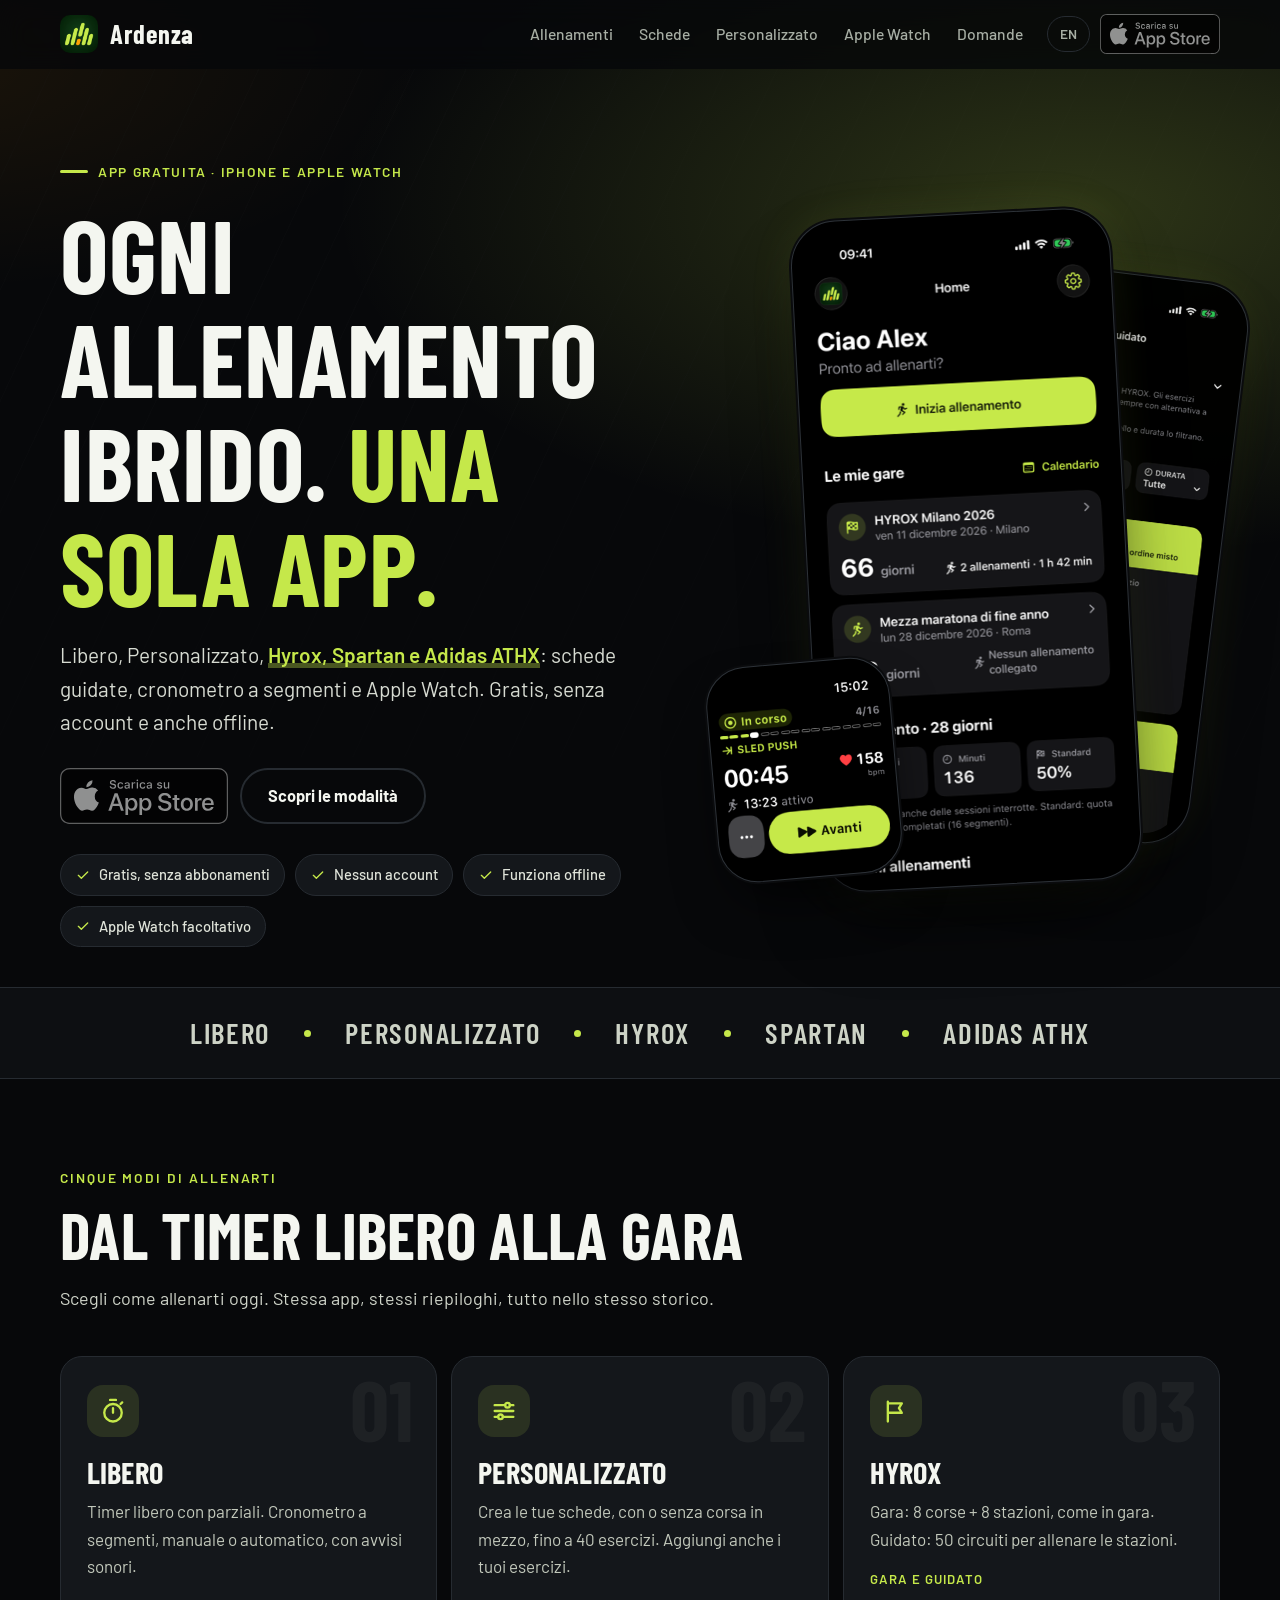
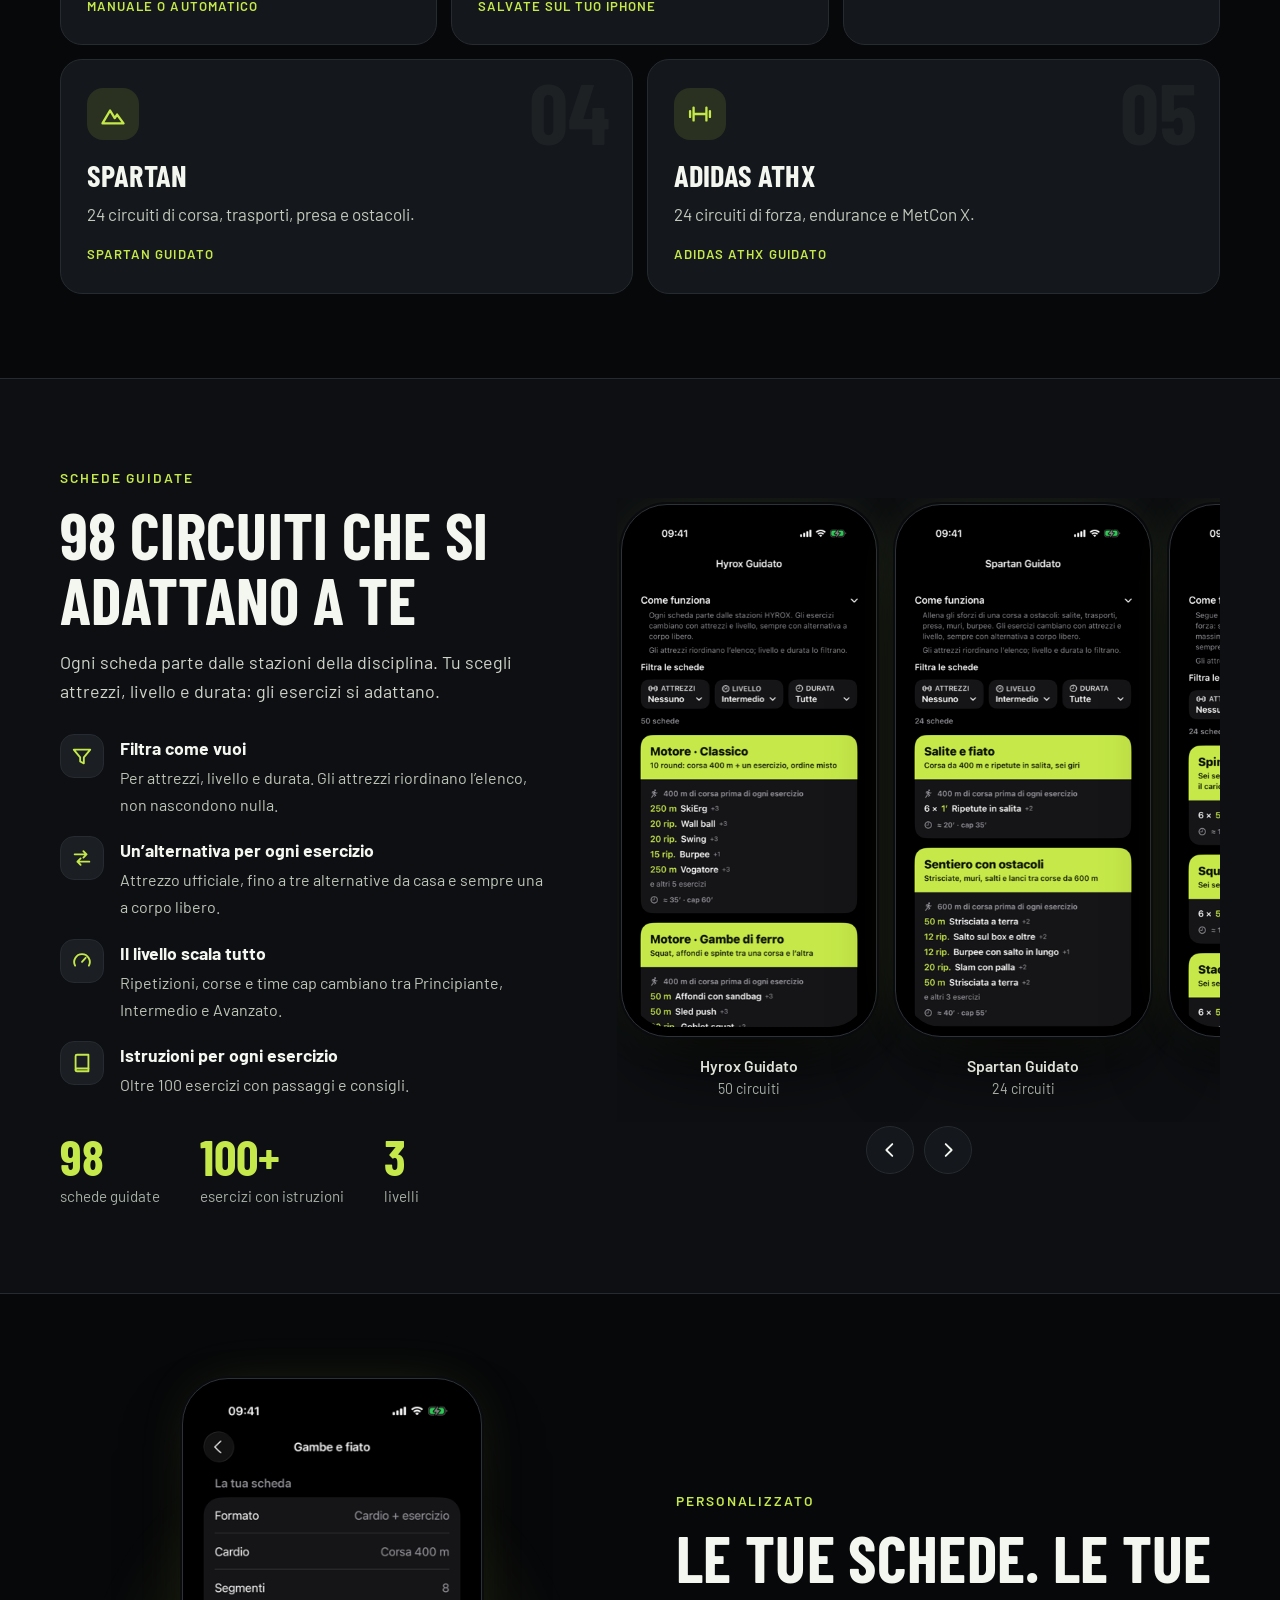
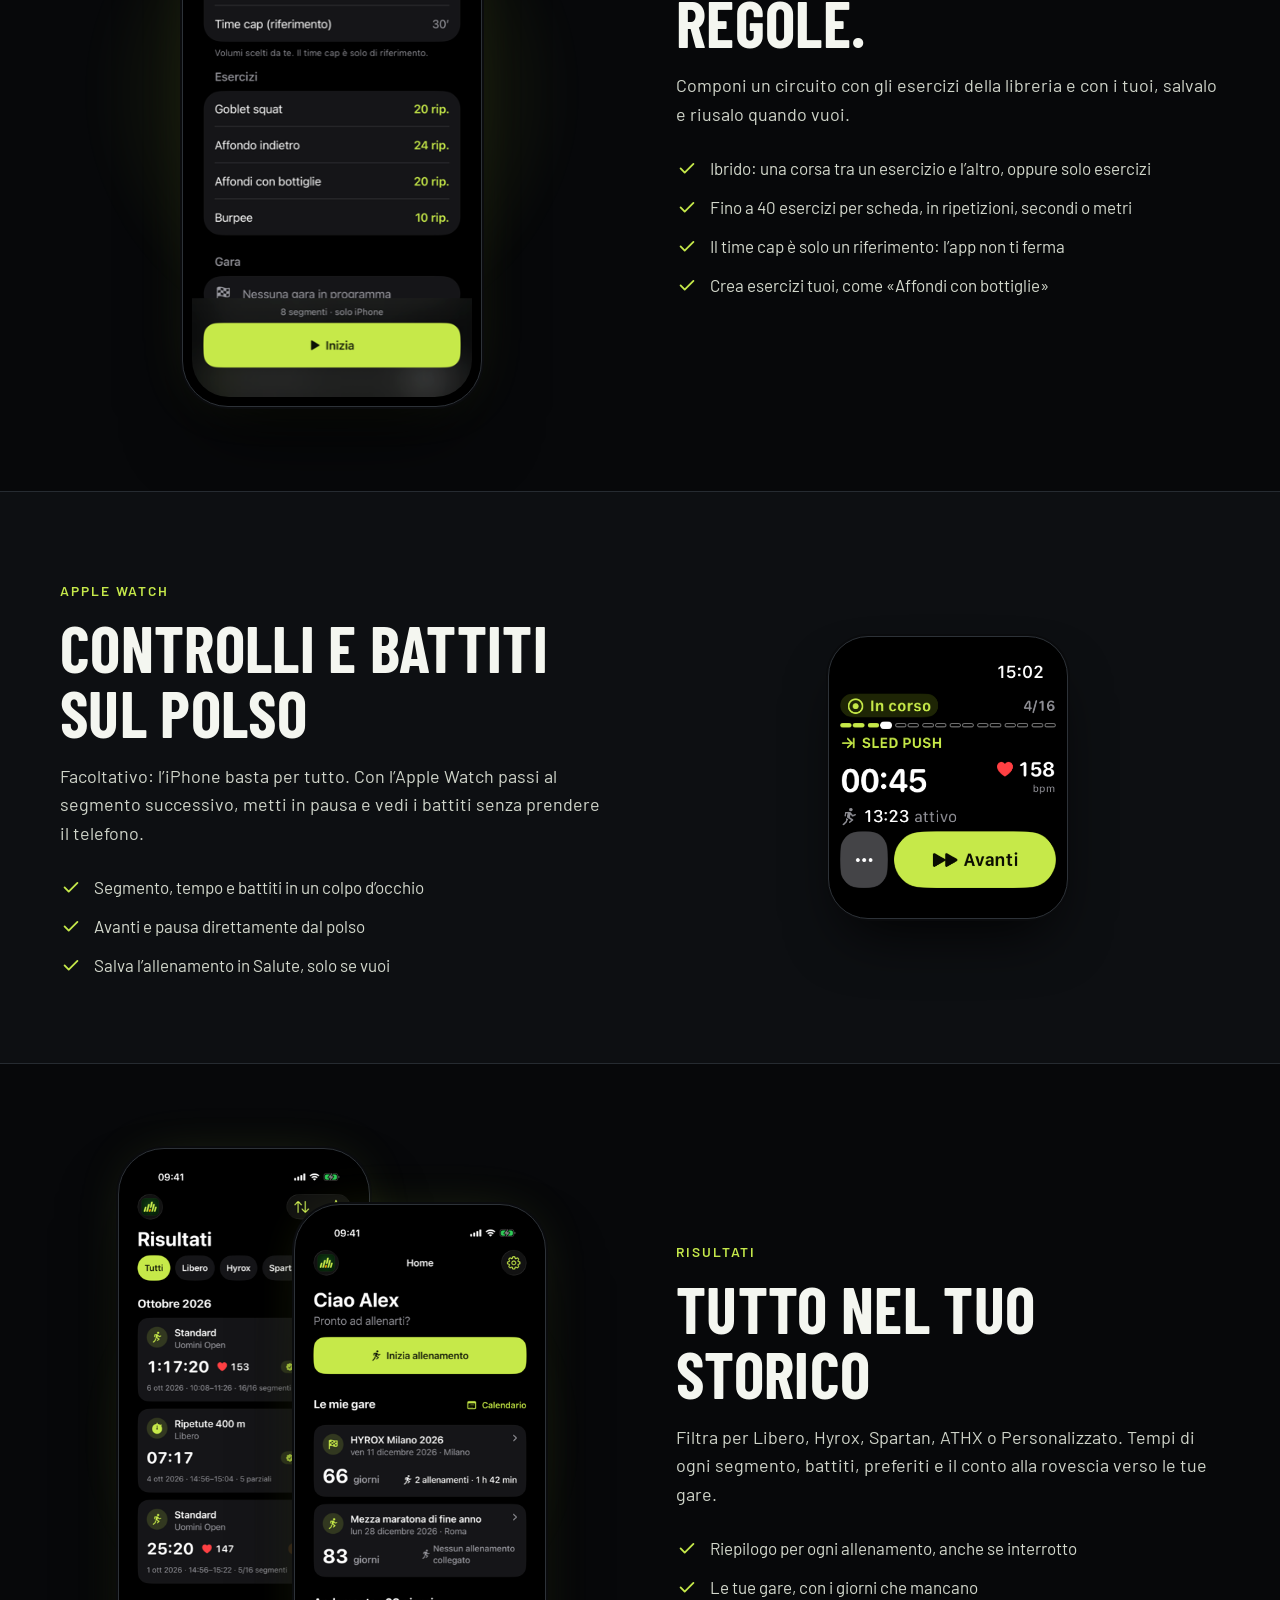
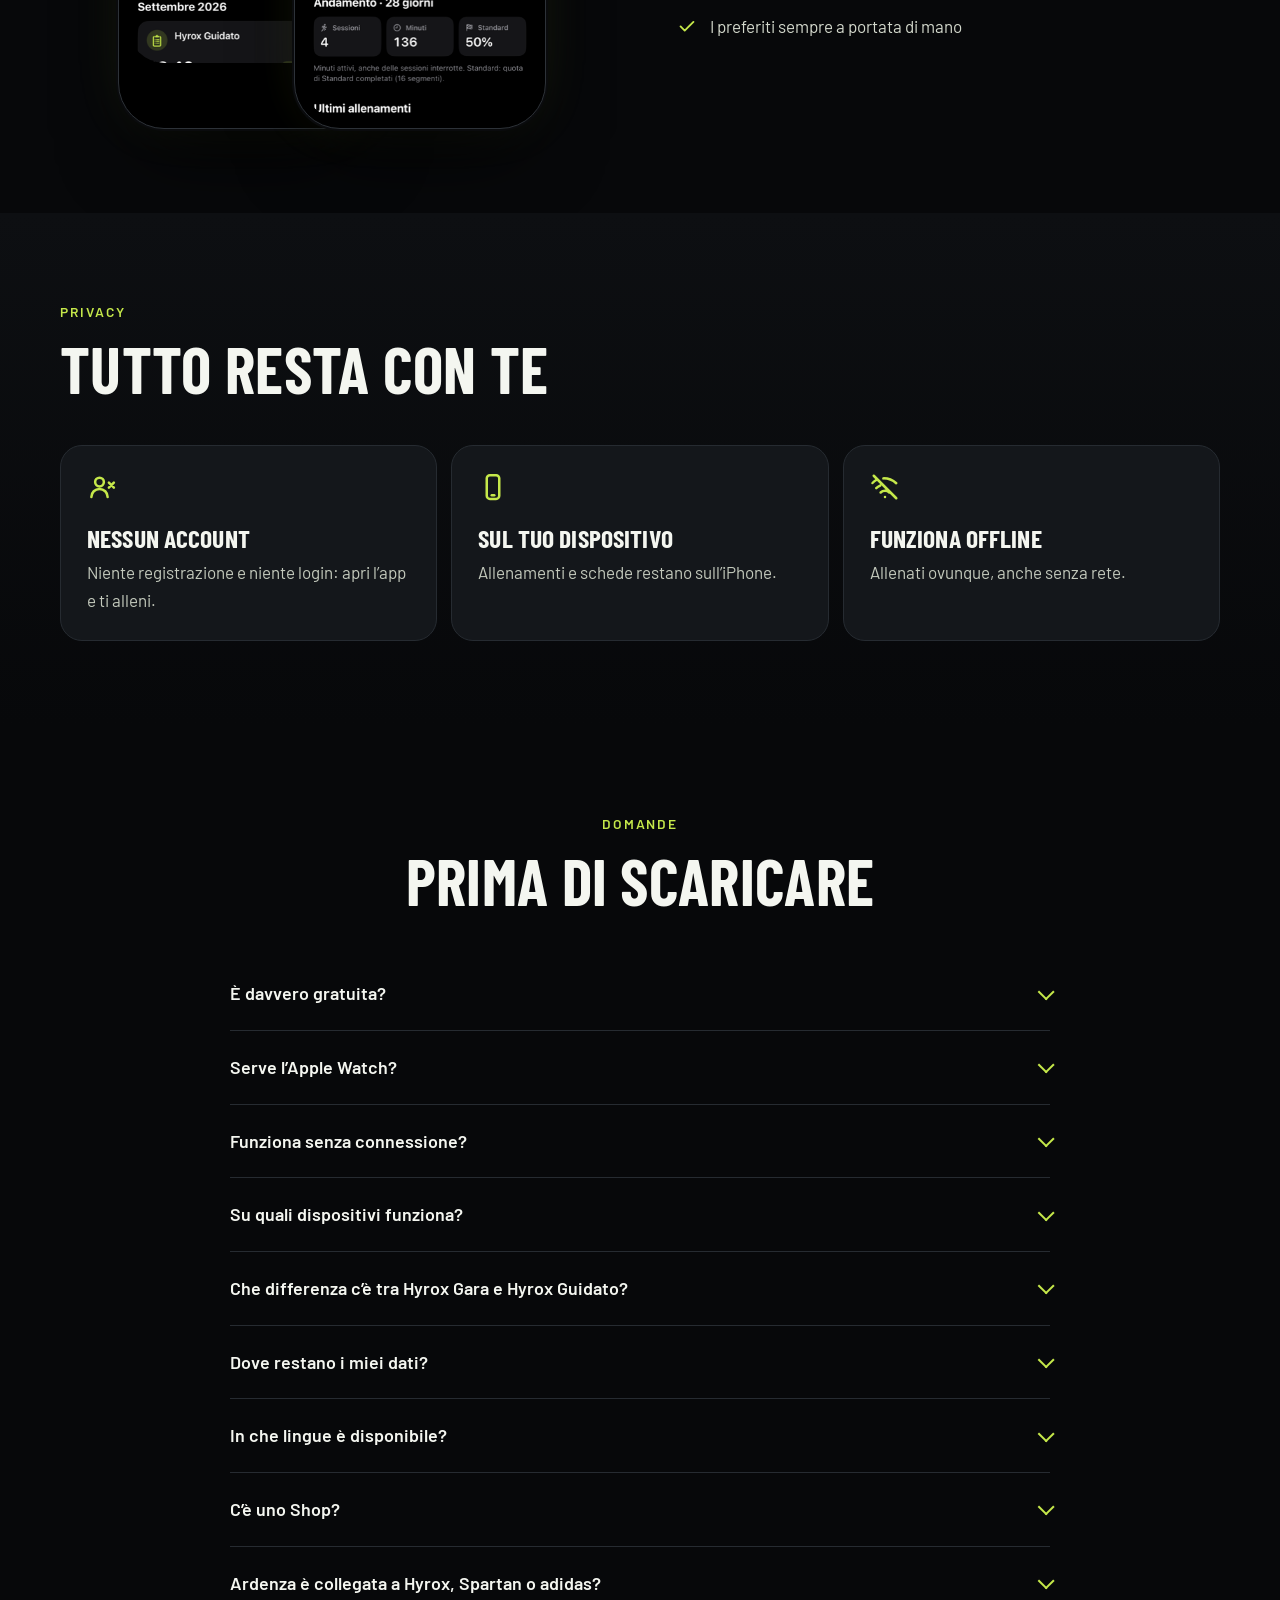
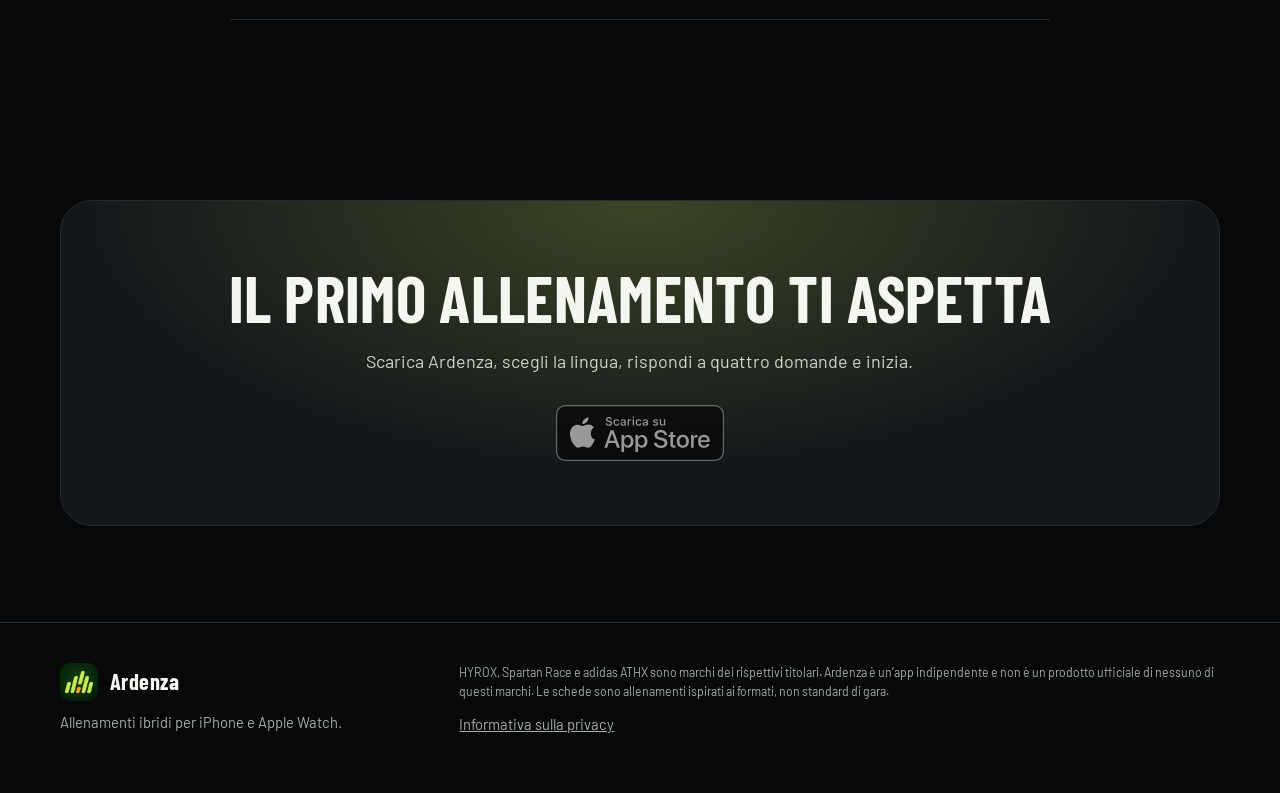
==== index.html @ 5978c021 "Update landing page" ====
<!doctype html>
<html lang="it">
<head>
<meta charset="utf-8">
<meta name="viewport" content="width=device-width, initial-scale=1, viewport-fit=cover">
<title>Ardenza · Allenamenti ibridi: Hyrox, Spartan, Adidas ATHX · App gratuita per iPhone</title>
<meta name="description" content="Un’unica app gratuita per allenarti libero, personalizzato, Hyrox, Spartan e Adidas ATHX. 98 schede guidate, cronometro a segmenti, Apple Watch. Senza account, anche offline.">
<meta name="theme-color" content="#07080a">
<meta name="color-scheme" content="dark">
<meta name="robots" content="noindex">
<meta property="og:type" content="website">
<meta property="og:title" content="Ardenza · Allenamenti ibridi: Hyrox, Spartan, Adidas ATHX · App gratuita per iPhone">
<meta property="og:description" content="Un’unica app gratuita per allenarti libero, personalizzato, Hyrox, Spartan e Adidas ATHX. 98 schede guidate, cronometro a segmenti, Apple Watch. Senza account, anche offline.">
<link rel="icon" type="image/png" href="assets/img/favicon.png">
<link rel="apple-touch-icon" href="assets/img/icon.png">
<link rel="preconnect" href="https://fonts.googleapis.com">
<link rel="preconnect" href="https://fonts.gstatic.com" crossorigin>
<link href="https://fonts.googleapis.com/css2?family=Barlow+Condensed:wght@500;600;700&family=Barlow:wght@400;500;600;700&display=swap" rel="stylesheet">
<link rel="stylesheet" href="assets/css/style.css">
</head>
<body>
<a class="skip" href="#main">Vai al contenuto</a>

<header class="nav">
  <div class="wrap nav-in">
    <a class="brand" href="#top" aria-label="Ardenza"><img src="assets/img/icon.png" width="38" height="38" alt="">Ardenza</a>
    <nav class="nav-links" aria-label="Home"><a href="#modi">Allenamenti</a><a href="#schede">Schede</a><a href="#personalizzato">Personalizzato</a><a href="#watch">Apple Watch</a><a href="#faq">Domande</a></nav>
    <div class="nav-end">
      <a class="lang" href="en/" hreflang="en" lang="en" title="Read this page in English">EN</a>
      <span class="store store-sm"><a class="badge" data-store data-soon="Presto su App Store" href="#" aria-label="Scarica su App Store"><img src="assets/img/app-store-badge-it.svg" alt="Scarica su App Store" height="40" width="120" decoding="async"></a></span>
    </div>
  </div>
</header>

<main id="main">
<section class="hero" id="top">
  <div class="wrap hero-grid">
    <div>
      <span class="eyebrow rv">App gratuita · iPhone e Apple Watch</span>
      <h1 class="rv d1">Ogni allenamento ibrido. <em>Una sola app.</em></h1>
      <p class="lead rv d2">Libero, Personalizzato, <strong class="hl">Hyrox, Spartan e Adidas ATHX</strong>: schede guidate, cronometro a segmenti e Apple Watch. Gratis, senza account e anche offline.</p>
      <div class="cta-row rv d2">
        <span class="store store-lg"><a class="badge" data-store data-soon="Presto su App Store" href="#" aria-label="Scarica su App Store"><img src="assets/img/app-store-badge-it.svg" alt="Scarica su App Store" height="40" width="120" decoding="async"></a></span>
        <a class="btn btn-ghost" href="#modi">Scopri le modalità</a>
      </div>
      <ul class="chips rv d3"><li><svg viewBox="0 0 24 24" fill="none" stroke="currentColor" stroke-width="2" stroke-linecap="round" stroke-linejoin="round" aria-hidden="true" focusable="false"><path d="m5 12.5 4.5 4.5L19 7.5"/></svg>Gratis, senza abbonamenti</li><li><svg viewBox="0 0 24 24" fill="none" stroke="currentColor" stroke-width="2" stroke-linecap="round" stroke-linejoin="round" aria-hidden="true" focusable="false"><path d="m5 12.5 4.5 4.5L19 7.5"/></svg>Nessun account</li><li><svg viewBox="0 0 24 24" fill="none" stroke="currentColor" stroke-width="2" stroke-linecap="round" stroke-linejoin="round" aria-hidden="true" focusable="false"><path d="m5 12.5 4.5 4.5L19 7.5"/></svg>Funziona offline</li><li><svg viewBox="0 0 24 24" fill="none" stroke="currentColor" stroke-width="2" stroke-linecap="round" stroke-linejoin="round" aria-hidden="true" focusable="false"><path d="m5 12.5 4.5 4.5L19 7.5"/></svg>Apple Watch facoltativo</li></ul>
    </div>
    <div class="stage rv d2" aria-hidden="false">
      <div class="phone back"><img src="assets/img/it/guidedSetup.png" width="720" height="1566" alt="Galleria Hyrox Guidato con filtri per attrezzi, livello e durata" decoding="async"></div>
      <div class="phone front"><img src="assets/img/it/home.png" width="720" height="1566" alt="Home di Ardenza in modalità scura con le gare, l’andamento e il pulsante Inizia allenamento" fetchpriority="high" decoding="async"></div>
      <div class="watch"><img src="assets/img/it/watch.png" width="520" height="620" alt="Apple Watch durante un allenamento: segmento, tempo, battiti e pulsante Avanti" decoding="async"></div>
    </div>
  </div>
</section>

<div class="strip" aria-hidden="true"><div class="wrap"><ul><li>Libero</li><li>Personalizzato</li><li>Hyrox</li><li>Spartan</li><li>Adidas ATHX</li></ul></div></div>

<section id="modi">
  <div class="wrap">
    <div class="sec-head rv"><span class="kicker">Cinque modi di allenarti</span><h2>Dal timer libero alla gara</h2><p class="sec-lead">Scegli come allenarti oggi. Stessa app, stessi riepiloghi, tutto nello stesso storico.</p></div>
    <div class="modes"><article class="mode  rv d1"><span class="num" aria-hidden="true">01</span><div class="ico"><svg viewBox="0 0 24 24" fill="none" stroke="currentColor" stroke-width="2" stroke-linecap="round" stroke-linejoin="round" aria-hidden="true" focusable="false"><circle cx="12" cy="13.5" r="7.5"/><path d="M12 13.5V9.5M9.5 2.5h5M18.5 6l1.4-1.4"/></svg></div><h3>Libero</h3><p>Timer libero con parziali. Cronometro a segmenti, manuale o automatico, con avvisi sonori.</p><span class="tag">Manuale o automatico</span></article><article class="mode  rv d2"><span class="num" aria-hidden="true">02</span><div class="ico"><svg viewBox="0 0 24 24" fill="none" stroke="currentColor" stroke-width="2" stroke-linecap="round" stroke-linejoin="round" aria-hidden="true" focusable="false"><path d="M4 7h9m4 0h3M4 17h3m4 0h9M4 12h16"/><circle cx="15" cy="7" r="2"/><circle cx="9" cy="17" r="2"/></svg></div><h3>Personalizzato</h3><p>Crea le tue schede, con o senza corsa in mezzo, fino a 40 esercizi. Aggiungi anche i tuoi esercizi.</p><span class="tag">Salvate sul tuo iPhone</span></article><article class="mode  rv d3"><span class="num" aria-hidden="true">03</span><div class="ico"><svg viewBox="0 0 24 24" fill="none" stroke="currentColor" stroke-width="2" stroke-linecap="round" stroke-linejoin="round" aria-hidden="true" focusable="false"><path d="M5 21V4m0 1.5h12l-2.5 4 2.5 4H5"/></svg></div><h3>Hyrox</h3><p>Gara: 8 corse + 8 stazioni, come in gara. Guidato: 50 circuiti per allenare le stazioni.</p><span class="tag">Gara e Guidato</span></article><article class="mode wide rv d1"><span class="num" aria-hidden="true">04</span><div class="ico"><svg viewBox="0 0 24 24" fill="none" stroke="currentColor" stroke-width="2" stroke-linecap="round" stroke-linejoin="round" aria-hidden="true" focusable="false"><path d="m3 20 6.5-11 4 6.5 2-3L21 20H3Z"/></svg></div><h3>Spartan</h3><p>24 circuiti di corsa, trasporti, presa e ostacoli.</p><span class="tag">Spartan Guidato</span></article><article class="mode wide rv d2"><span class="num" aria-hidden="true">05</span><div class="ico"><svg viewBox="0 0 24 24" fill="none" stroke="currentColor" stroke-width="2" stroke-linecap="round" stroke-linejoin="round" aria-hidden="true" focusable="false"><path d="M6.5 6.5v11m11-11v11M3.5 9.5v5M20.5 9.5v5M6.5 12h11"/></svg></div><h3>Adidas ATHX</h3><p>24 circuiti di forza, endurance e MetCon X.</p><span class="tag">Adidas ATHX Guidato</span></article></div>
  </div>
</section>

<section class="showcase" id="schede">
  <div class="wrap cards-layout">
    <div>
      <div class="rv"><span class="kicker">Schede guidate</span><h2>98 circuiti che si adattano a te</h2><p class="sec-lead">Ogni scheda parte dalle stazioni della disciplina. Tu scegli attrezzi, livello e durata: gli esercizi si adattano.</p></div>
      <ul class="points rv d1"><li><span class="pi"><svg viewBox="0 0 24 24" fill="none" stroke="currentColor" stroke-width="2" stroke-linecap="round" stroke-linejoin="round" aria-hidden="true" focusable="false"><path d="M3 5h18l-7 8.5V20l-4-2v-4.5L3 5Z"/></svg></span><div><strong>Filtra come vuoi</strong><span>Per attrezzi, livello e durata. Gli attrezzi riordinano l’elenco, non nascondono nulla.</span></div></li><li><span class="pi"><svg viewBox="0 0 24 24" fill="none" stroke="currentColor" stroke-width="2" stroke-linecap="round" stroke-linejoin="round" aria-hidden="true" focusable="false"><path d="M4 8h13m0 0-3.5-3.5M17 8l-3.5 3.5M20 16H7m0 0 3.5-3.5M7 16l3.5 3.5"/></svg></span><div><strong>Un’alternativa per ogni esercizio</strong><span>Attrezzo ufficiale, fino a tre alternative da casa e sempre una a corpo libero.</span></div></li><li><span class="pi"><svg viewBox="0 0 24 24" fill="none" stroke="currentColor" stroke-width="2" stroke-linecap="round" stroke-linejoin="round" aria-hidden="true" focusable="false"><path d="M4.5 17a8.5 8.5 0 1 1 15 0"/><path d="m12 13 4-4.5"/></svg></span><div><strong>Il livello scala tutto</strong><span>Ripetizioni, corse e time cap cambiano tra Principiante, Intermedio e Avanzato.</span></div></li><li><span class="pi"><svg viewBox="0 0 24 24" fill="none" stroke="currentColor" stroke-width="2" stroke-linecap="round" stroke-linejoin="round" aria-hidden="true" focusable="false"><path d="M5 4.5A1.5 1.5 0 0 1 6.5 3H19v15H6.5A1.5 1.5 0 0 0 5 19.5v-15Z"/><path d="M5 19.5A1.5 1.5 0 0 0 6.5 21H19v-3"/></svg></span><div><strong>Istruzioni per ogni esercizio</strong><span>Oltre 100 esercizi con passaggi e consigli.</span></div></li></ul>
      <div class="stats rv d2"><div class="stat"><b>98</b><span>schede guidate</span></div><div class="stat"><b>100+</b><span>esercizi con istruzioni</span></div><div class="stat"><b>3</b><span>livelli</span></div></div>
    </div>
    <div class="carousel rv d1" role="region" aria-roledescription="carousel" aria-label="Schermate dell’app">
      <div class="track" tabindex="0"><figure class="slide"><div class="phone "><img src="assets/img/it/guidedSetup.png" width="720" height="1566" alt="Galleria Hyrox Guidato con filtri per attrezzi, livello e durata" loading="lazy" decoding="async"></div><figcaption>Hyrox Guidato<small>50 circuiti</small></figcaption></figure><figure class="slide"><div class="phone "><img src="assets/img/it/spartanGallery.png" width="720" height="1566" alt="Galleria Spartan Guidato con 24 schede" loading="lazy" decoding="async"></div><figcaption>Spartan Guidato<small>24 circuiti</small></figcaption></figure><figure class="slide"><div class="phone "><img src="assets/img/it/athxGallery.png" width="720" height="1566" alt="Galleria Adidas ATHX Guidato con 24 schede" loading="lazy" decoding="async"></div><figcaption>Adidas ATHX Guidato<small>24 circuiti</small></figcaption></figure><figure class="slide"><div class="phone "><img src="assets/img/it/guidedPlan.png" width="720" height="1566" alt="Dettaglio di una scheda con livello, attrezzi, durata stimata ed esercizi con alternative" loading="lazy" decoding="async"></div><figcaption>Dettaglio scheda<small>livello, attrezzi, alternative</small></figcaption></figure><figure class="slide"><div class="phone "><img src="assets/img/it/trainingMenu.png" width="720" height="1566" alt="Menu Allenamenti con Libero, Personalizzato, Hyrox, Spartan e Adidas ATHX" loading="lazy" decoding="async"></div><figcaption>Il menu Allenamenti<small>tutto in un posto</small></figcaption></figure></div>
      <div class="car-ctl">
        <button type="button" data-prev aria-label="Precedente"><svg viewBox="0 0 24 24" fill="none" stroke="currentColor" stroke-width="2" stroke-linecap="round" stroke-linejoin="round" aria-hidden="true" focusable="false"><path d="m14.5 5.5-6.5 6.5 6.5 6.5"/></svg></button>
        <button type="button" data-next aria-label="Successivo"><svg viewBox="0 0 24 24" fill="none" stroke="currentColor" stroke-width="2" stroke-linecap="round" stroke-linejoin="round" aria-hidden="true" focusable="false"><path d="m9.5 5.5 6.5 6.5-6.5 6.5"/></svg></button>
      </div>
    </div>
  </div>
</section>

<section id="personalizzato">
  <div class="wrap split">
    <div class="media rv"><span class="glow"></span><div class="phone "><img src="assets/img/it/customDetail.png" width="720" height="1566" alt="Una scheda personalizzata con corsa da 400 m e quattro esercizi, tra cui uno creato dall’utente" loading="lazy" decoding="async"></div></div>
    <div class="rv d1">
      <span class="kicker">Personalizzato</span><h2>Le tue schede. Le tue regole.</h2><p class="sec-lead">Componi un circuito con gli esercizi della libreria e con i tuoi, salvalo e riusalo quando vuoi.</p>
      <ul class="list"><li><svg viewBox="0 0 24 24" fill="none" stroke="currentColor" stroke-width="2" stroke-linecap="round" stroke-linejoin="round" aria-hidden="true" focusable="false"><path d="m5 12.5 4.5 4.5L19 7.5"/></svg><span>Ibrido: una corsa tra un esercizio e l’altro, oppure solo esercizi</span></li><li><svg viewBox="0 0 24 24" fill="none" stroke="currentColor" stroke-width="2" stroke-linecap="round" stroke-linejoin="round" aria-hidden="true" focusable="false"><path d="m5 12.5 4.5 4.5L19 7.5"/></svg><span>Fino a 40 esercizi per scheda, in ripetizioni, secondi o metri</span></li><li><svg viewBox="0 0 24 24" fill="none" stroke="currentColor" stroke-width="2" stroke-linecap="round" stroke-linejoin="round" aria-hidden="true" focusable="false"><path d="m5 12.5 4.5 4.5L19 7.5"/></svg><span>Il time cap è solo un riferimento: l’app non ti ferma</span></li><li><svg viewBox="0 0 24 24" fill="none" stroke="currentColor" stroke-width="2" stroke-linecap="round" stroke-linejoin="round" aria-hidden="true" focusable="false"><path d="m5 12.5 4.5 4.5L19 7.5"/></svg><span>Crea esercizi tuoi, come «Affondi con bottiglie»</span></li></ul>
    </div>
  </div>
</section>

<section id="watch" class="showcase">
  <div class="wrap split flip">
    <div class="media rv"><span class="glow"></span><div class="watch"><img src="assets/img/it/watch.png" width="520" height="620" alt="Apple Watch durante un allenamento: segmento, tempo, battiti e pulsante Avanti" loading="lazy" decoding="async"></div></div>
    <div class="rv d1">
      <span class="kicker">Apple Watch</span><h2>Controlli e battiti sul polso</h2><p class="sec-lead">Facoltativo: l’iPhone basta per tutto. Con l’Apple Watch passi al segmento successivo, metti in pausa e vedi i battiti senza prendere il telefono.</p>
      <ul class="list"><li><svg viewBox="0 0 24 24" fill="none" stroke="currentColor" stroke-width="2" stroke-linecap="round" stroke-linejoin="round" aria-hidden="true" focusable="false"><path d="m5 12.5 4.5 4.5L19 7.5"/></svg><span>Segmento, tempo e battiti in un colpo d’occhio</span></li><li><svg viewBox="0 0 24 24" fill="none" stroke="currentColor" stroke-width="2" stroke-linecap="round" stroke-linejoin="round" aria-hidden="true" focusable="false"><path d="m5 12.5 4.5 4.5L19 7.5"/></svg><span>Avanti e pausa direttamente dal polso</span></li><li><svg viewBox="0 0 24 24" fill="none" stroke="currentColor" stroke-width="2" stroke-linecap="round" stroke-linejoin="round" aria-hidden="true" focusable="false"><path d="m5 12.5 4.5 4.5L19 7.5"/></svg><span>Salva l’allenamento in Salute, solo se vuoi</span></li></ul>
    </div>
  </div>
</section>

<section>
  <div class="wrap split">
    <div class="media pair rv"><span class="glow"></span><div class="phone "><img src="assets/img/it/results.png" width="720" height="1566" alt="Elenco Risultati con filtri Tutti, Libero, Hyrox, Spartan e ATHX" loading="lazy" decoding="async"></div><div class="phone "><img src="assets/img/it/home.png" width="720" height="1566" alt="Home di Ardenza in modalità scura con le gare, l’andamento e il pulsante Inizia allenamento" loading="lazy" decoding="async"></div></div>
    <div class="rv d1">
      <span class="kicker">Risultati</span><h2>Tutto nel tuo storico</h2><p class="sec-lead">Filtra per Libero, Hyrox, Spartan, ATHX o Personalizzato. Tempi di ogni segmento, battiti, preferiti e il conto alla rovescia verso le tue gare.</p>
      <ul class="list"><li><svg viewBox="0 0 24 24" fill="none" stroke="currentColor" stroke-width="2" stroke-linecap="round" stroke-linejoin="round" aria-hidden="true" focusable="false"><path d="m5 12.5 4.5 4.5L19 7.5"/></svg><span>Riepilogo per ogni allenamento, anche se interrotto</span></li><li><svg viewBox="0 0 24 24" fill="none" stroke="currentColor" stroke-width="2" stroke-linecap="round" stroke-linejoin="round" aria-hidden="true" focusable="false"><path d="m5 12.5 4.5 4.5L19 7.5"/></svg><span>Le tue gare, con i giorni che mancano</span></li><li><svg viewBox="0 0 24 24" fill="none" stroke="currentColor" stroke-width="2" stroke-linecap="round" stroke-linejoin="round" aria-hidden="true" focusable="false"><path d="m5 12.5 4.5 4.5L19 7.5"/></svg><span>I preferiti sempre a portata di mano</span></li></ul>
    </div>
  </div>
</section>

<section class="privacy">
  <div class="wrap">
    <div class="sec-head rv"><span class="kicker">Privacy</span><h2>Tutto resta con te</h2></div>
    <div class="p-grid"><div class="p-card rv"><svg viewBox="0 0 24 24" fill="none" stroke="currentColor" stroke-width="2" stroke-linecap="round" stroke-linejoin="round" aria-hidden="true" focusable="false"><circle cx="10" cy="8" r="3.5"/><path d="M3.5 20a6.5 6.5 0 0 1 13 0M17.5 8.5l4 4m0-4-4 4"/></svg><h3>Nessun account</h3><p>Niente registrazione e niente login: apri l’app e ti alleni.</p></div><div class="p-card rv"><svg viewBox="0 0 24 24" fill="none" stroke="currentColor" stroke-width="2" stroke-linecap="round" stroke-linejoin="round" aria-hidden="true" focusable="false"><rect x="7" y="2.5" width="10" height="19" rx="2.5"/><path d="M11 18.5h2"/></svg><h3>Sul tuo dispositivo</h3><p>Allenamenti e schede restano sull’iPhone.</p></div><div class="p-card rv"><svg viewBox="0 0 24 24" fill="none" stroke="currentColor" stroke-width="2" stroke-linecap="round" stroke-linejoin="round" aria-hidden="true" focusable="false"><path d="M3 3l18 18M8.5 16.4a5 5 0 0 1 7 0M5 12.9a10 10 0 0 1 3.1-2M10.7 5.1A15 15 0 0 1 21 9M2 8.8A15 15 0 0 1 5.4 6.2M12 20h.01"/></svg><h3>Funziona offline</h3><p>Allenati ovunque, anche senza rete.</p></div></div>
  </div>
</section>

<section id="faq">
  <div class="wrap">
    <div class="sec-head rv" style="text-align:center"><span class="kicker">Domande</span><h2>Prima di scaricare</h2></div>
    <div class="faq rv"><details><summary>È davvero gratuita?</summary><p>Sì. Nessun abbonamento, nessun acquisto nell’app e nessun account.</p></details><details><summary>Serve l’Apple Watch?</summary><p>No. L’iPhone basta per tutto; il Watch è facoltativo.</p></details><details><summary>Funziona senza connessione?</summary><p>Sì. Allenamenti, schede e storico funzionano offline.</p></details><details><summary>Su quali dispositivi funziona?</summary><p>iPhone con iOS 17 o successivo. L’app per Apple Watch richiede watchOS 10.</p></details><details><summary>Che differenza c’è tra Hyrox Gara e Hyrox Guidato?</summary><p>Gara segue il percorso standard: 8 corse e 8 stazioni, con distanze e carichi per divisione. Guidato propone circuiti per allenare le stazioni, anche a casa.</p></details><details><summary>Dove restano i miei dati?</summary><p>Sul tuo dispositivo. Se vuoi, puoi esportare un allenamento in Salute: decidi tu.</p></details><details><summary>In che lingue è disponibile?</summary><p>Italiano e inglese. Scegli alla prima apertura.</p></details><details><summary>C’è uno Shop?</summary><p>Sì: consigli di attrezzi e accessori per ogni disciplina, con link ad Amazon.it. Nessun acquisto nell’app.</p></details><details><summary>Ardenza è collegata a Hyrox, Spartan o adidas?</summary><p>No. Ardenza è un’app indipendente. HYROX, Spartan Race e adidas ATHX sono marchi dei rispettivi titolari, usati qui solo per indicare i formati che puoi allenare.</p></details></div>
  </div>
</section>

<section class="final">
  <div class="wrap"><div class="box rv">
    <h2>Il primo allenamento ti aspetta</h2>
    <p class="sec-lead">Scarica Ardenza, scegli la lingua, rispondi a quattro domande e inizia.</p>
    <div class="cta-row"><span class="store store-lg"><a class="badge" data-store data-soon="Presto su App Store" href="#" aria-label="Scarica su App Store"><img src="assets/img/app-store-badge-it.svg" alt="Scarica su App Store" height="40" width="120" decoding="async"></a></span></div>
  </div></div>
</section>
</main>

<footer>
  <div class="wrap foot">
    <div><a class="brand" href="#top"><img src="assets/img/icon.png" width="38" height="38" alt="">Ardenza</a><p style="margin-top:10px">Allenamenti ibridi per iPhone e Apple Watch.</p></div>
    <div><small>HYROX, Spartan Race e adidas ATHX sono marchi dei rispettivi titolari. Ardenza è un’app indipendente e non è un prodotto ufficiale di nessuno di questi marchi. Le schede sono allenamenti ispirati ai formati, non standard di gara.</small><p style="margin-top:12px"><a href="privacy/">Informativa sulla privacy</a></p></div>
  </div>
</footer>

<script src="assets/js/config.js"></script>
<script src="assets/js/main.js"></script>
</body>
</html>
---- assets/css/style.css ----
/* Ardenza landing — dark, lime accent. Tokens first; no raw colors below. */
:root {
  --bg: #07080a;
  --bg-raise: #0d0f12;
  --surface: #14171b;
  --surface-2: #1b1f24;
  --line: #262b31;
  --text: #f4f6f0;
  --muted: #a7aea4;
  --lime: #c5e84a;
  --lime-deep: #a9cc2e;
  --on-lime: #11160a;
  --orange: #ff9f0a;
  --radius: 22px;
  --radius-lg: 32px;
  --maxw: 1160px;
  --head: "Barlow Condensed", "Arial Narrow", system-ui, sans-serif;
  --body: "Barlow", system-ui, -apple-system, "Segoe UI", sans-serif;
  --ease: cubic-bezier(.2, .7, .2, 1);
}

*, *::before, *::after { box-sizing: border-box; }
html { scroll-behavior: smooth; -webkit-text-size-adjust: 100%; }
body {
  margin: 0;
  background: var(--bg);
  color: var(--text);
  font-family: var(--body);
  font-size: 1.0625rem;
  line-height: 1.6;
  -webkit-font-smoothing: antialiased;
  overflow-x: hidden;
}
img { max-width: 100%; display: block; }
a { color: inherit; }
h1, h2, h3 { font-family: var(--head); line-height: 1.02; margin: 0; letter-spacing: .005em; }
p { margin: 0; }
:focus-visible { outline: 3px solid var(--lime); outline-offset: 3px; border-radius: 8px; }
.skip { position: absolute; left: 16px; top: -60px; background: var(--lime); color: var(--on-lime); padding: 10px 16px; border-radius: 10px; font-weight: 700; z-index: 100; }
.skip:focus { top: 12px; }
.wrap { width: min(100% - 32px, var(--maxw)); margin-inline: auto; }
.sr { position: absolute; width: 1px; height: 1px; overflow: hidden; clip: rect(0 0 0 0); white-space: nowrap; }

/* ---------- Header ---------- */
.nav {
  position: sticky; top: 0; z-index: 50;
  background: color-mix(in srgb, var(--bg) 82%, transparent);
  backdrop-filter: saturate(160%) blur(14px);
  -webkit-backdrop-filter: saturate(160%) blur(14px);
  border-bottom: 1px solid transparent;
  transition: border-color .25s var(--ease);
}
.nav.scrolled { border-bottom-color: var(--line); }
.nav-in { display: flex; align-items: center; gap: 24px; min-height: 68px; }
.brand { display: flex; align-items: center; gap: 12px; text-decoration: none; font-family: var(--head); font-weight: 700; font-size: 1.65rem; letter-spacing: .02em; }
.brand img { width: 38px; height: 38px; border-radius: 10px; }
.nav-links { display: none; gap: 26px; margin-left: auto; align-items: center; }
.nav-links a { text-decoration: none; color: var(--muted); font-weight: 500; font-size: .98rem; transition: color .2s; }
.nav-links a:hover { color: var(--text); }
.nav-end { display: flex; align-items: center; gap: 10px; margin-left: auto; }
.lang { text-decoration: none; font-weight: 600; font-size: .85rem; color: var(--muted); border: 1px solid var(--line); border-radius: 999px; padding: 6px 12px; min-height: 36px; display: inline-flex; align-items: center; }
.lang:hover { color: var(--text); border-color: var(--muted); }
@media (min-width: 900px) { .nav-links { display: flex; } .nav-end { margin-left: 0; } }

/* ---------- Buttons ---------- */
.btn {
  display: inline-flex; align-items: center; justify-content: center; gap: 10px;
  min-height: 52px; padding: 0 26px; border-radius: 999px;
  font: 700 1.02rem/1 var(--body); text-decoration: none; cursor: pointer;
  border: 2px solid transparent;
  transition: transform .2s var(--ease), background .2s, border-color .2s, box-shadow .2s;
}
.btn svg { width: 20px; height: 20px; flex: none; }
.btn-primary { background: var(--lime); color: var(--on-lime); box-shadow: 0 10px 34px -10px rgba(197, 232, 74, .55); }
.btn-primary:hover { background: #d3f35c; transform: translateY(-2px); box-shadow: 0 16px 40px -10px rgba(197, 232, 74, .6); }
.btn-ghost { background: transparent; color: var(--text); border-color: var(--line); }
.btn-ghost:hover { border-color: var(--muted); transform: translateY(-2px); }
.btn-sm { min-height: 40px; padding: 0 18px; font-size: .92rem; }
.btn[aria-disabled="true"] { cursor: default; background: rgba(197, 232, 74, .10); color: var(--lime); box-shadow: none; border-color: rgba(197, 232, 74, .55); }
.btn[aria-disabled="true"]:hover { transform: none; background: rgba(197, 232, 74, .10); box-shadow: none; }
.nav .btn { display: none; }
@media (min-width: 560px) { .nav .btn { display: inline-flex; } }

/* ---------- Hero ---------- */
.hero { position: relative; padding: 56px 0 24px; isolation: isolate; }
.hero::before {
  content: ""; position: absolute; inset: -10% -20% auto -20%; height: 90%; z-index: -1;
  background:
    radial-gradient(60% 60% at 75% 28%, rgba(197, 232, 74, .20), transparent 70%),
    radial-gradient(40% 40% at 10% 10%, rgba(255, 159, 10, .08), transparent 70%);
}
.hero::after {
  content: ""; position: absolute; inset: 0; z-index: -1; opacity: .35;
  background-image: repeating-linear-gradient(115deg, transparent 0 46px, rgba(255, 255, 255, .025) 46px 47px);
  mask-image: linear-gradient(to bottom, #000 40%, transparent);
  -webkit-mask-image: linear-gradient(to bottom, #000 40%, transparent);
}
.hero-grid { display: grid; gap: 40px; align-items: center; }
.eyebrow { display: inline-flex; align-items: center; gap: 10px; font-weight: 600; font-size: .86rem; letter-spacing: .12em; text-transform: uppercase; color: var(--lime); }
.eyebrow::before { content: ""; width: 28px; height: 3px; background: var(--lime); border-radius: 3px; }
h1 { font-size: clamp(3.1rem, 11.5vw, 6.4rem); font-weight: 700; text-transform: uppercase; margin: 18px 0 20px; }
h1 em { font-style: normal; color: var(--lime); }
.lead { font-size: clamp(1.1rem, 2.4vw, 1.3rem); color: #d7dbd2; max-width: 34em; }
.cta-row { display: flex; flex-wrap: wrap; gap: 12px; margin-top: 30px; }
.chips { display: flex; flex-wrap: wrap; gap: 10px; margin: 30px 0 0; padding: 0; list-style: none; }
.chips li { display: inline-flex; align-items: center; gap: 8px; background: var(--surface); border: 1px solid var(--line); border-radius: 999px; padding: 8px 14px; font-weight: 500; font-size: .92rem; color: #dfe3d9; }
.chips svg { width: 16px; height: 16px; color: var(--lime); flex: none; }
.soon-note { margin-top: 10px; color: var(--muted); font-size: .9rem; }

.stage { position: relative; display: flex; justify-content: center; min-height: 460px; }
.stage .phone { position: relative; z-index: 2; }
.stage .phone.back { position: absolute; z-index: 1; right: 2%; top: 44px; width: 52%; transform: rotate(7deg); opacity: .95; }
.stage .phone.front { width: min(62%, 300px); transform: rotate(-3deg); }
.stage .watch { position: absolute; z-index: 3; left: 0; bottom: 8px; width: min(34%, 168px); transform: rotate(-5deg); }
@media (min-width: 560px) { .stage { min-height: 560px; } .stage .phone.front { width: 300px; } .stage .phone.back { width: 250px; right: 4%; top: 56px; } .stage .watch { width: 170px; left: 4%; } }
@media (min-width: 960px) {
  .hero { padding: 84px 0 40px; }
  .hero-grid { grid-template-columns: 1.08fr .92fr; gap: 56px; }
  .stage { min-height: 640px; }
  .stage .phone.front { width: 320px; }
  .stage .phone.back { width: 270px; right: 0; }
  .stage .watch { left: 0; width: 184px; }
}

/* ---------- Devices ---------- */
.phone {
  background: #000; border-radius: 46px; padding: 9px;
  border: 1px solid #2d3238;
  box-shadow: 0 0 0 2px #0a0b0d, 0 40px 80px -24px rgba(0, 0, 0, .9), 0 0 60px -20px rgba(197, 232, 74, .22);
}
.phone img { border-radius: 37px; width: 100%; height: auto; aspect-ratio: 1206 / 2622; }
.watch { background: #000; border-radius: 40px; padding: 7px; border: 1px solid #2d3238; box-shadow: 0 0 0 2px #0a0b0d, 0 30px 60px -20px rgba(0, 0, 0, .9); }
.watch img { border-radius: 33px; width: 100%; height: auto; aspect-ratio: 416 / 496; }

/* ---------- Sections ---------- */
section { padding: 84px 0; position: relative; }
.kicker { font-weight: 600; font-size: .86rem; letter-spacing: .14em; text-transform: uppercase; color: var(--lime); }
h2 { font-size: clamp(2.3rem, 6.4vw, 4rem); font-weight: 700; text-transform: uppercase; margin: 12px 0 16px; }
.sec-lead { color: #cfd4c9; max-width: 38em; font-size: 1.12rem; }
.sec-head { margin-bottom: 44px; }

/* Strip */
.strip { padding: 22px 0; border-block: 1px solid var(--line); background: var(--bg-raise); }
.strip ul { display: flex; flex-wrap: wrap; justify-content: center; align-items: center; gap: 6px 0; margin: 0; padding: 0; list-style: none; font-family: var(--head); font-weight: 600; font-size: clamp(1.25rem, 3.4vw, 1.8rem); text-transform: uppercase; letter-spacing: .06em; color: #cdd3c6; }
.strip li { display: inline-flex; align-items: center; }
.strip li:not(:last-child)::after { content: ""; width: 7px; height: 7px; background: var(--lime); border-radius: 50%; margin-inline: clamp(14px, 3vw, 34px); }

/* Modes */
.modes { display: grid; gap: 14px; grid-template-columns: 1fr; }
@media (min-width: 700px) { .modes { grid-template-columns: repeat(2, 1fr); } }
@media (min-width: 1040px) { .modes { grid-template-columns: repeat(6, 1fr); } .mode { grid-column: span 2; } .mode.wide { grid-column: span 3; } }
.mode {
  position: relative; background: var(--surface); border: 1px solid var(--line); border-radius: var(--radius);
  padding: 28px 26px 26px; overflow: hidden;
  transition: transform .3s var(--ease), border-color .3s;
}
.mode:hover { transform: translateY(-4px); border-color: #3a424a; }
.mode .ico { width: 52px; height: 52px; border-radius: 16px; background: rgba(197, 232, 74, .12); color: var(--lime); display: grid; place-items: center; margin-bottom: 20px; }
.mode .ico svg { width: 28px; height: 28px; }
.mode h3 { font-size: 1.9rem; text-transform: uppercase; margin-bottom: 10px; }
.mode p { color: #c3c9bc; }
.mode .tag { display: inline-block; margin-top: 16px; font-weight: 600; font-size: .82rem; letter-spacing: .08em; text-transform: uppercase; color: var(--lime); }
.mode .num { position: absolute; right: 22px; top: 8px; font-family: var(--head); font-weight: 700; font-size: 5.4rem; line-height: 1; color: rgba(255, 255, 255, .045); pointer-events: none; }

/* Showcase / carousel */
.showcase { background: var(--bg-raise); border-block: 1px solid var(--line); }
.cards-layout { display: grid; gap: 44px; align-items: center; }
.cards-layout > *, .split > *, .hero-grid > * { min-width: 0; }
@media (min-width: 960px) { .cards-layout { grid-template-columns: .9fr 1.1fr; gap: 64px; } }
.points { list-style: none; padding: 0; margin: 28px 0 0; display: grid; gap: 18px; }
.points li { display: grid; grid-template-columns: 44px 1fr; gap: 16px; align-items: start; }
.points .pi { width: 44px; height: 44px; border-radius: 14px; background: var(--surface-2); border: 1px solid var(--line); display: grid; place-items: center; color: var(--lime); }
.points svg { width: 22px; height: 22px; }
.points strong { display: block; font-size: 1.1rem; margin-bottom: 2px; }
.points span { color: #bfc5b8; font-size: 1rem; }
.stats { display: flex; flex-wrap: wrap; gap: 14px 40px; margin-top: 34px; }
.stat b { display: block; font-family: var(--head); font-size: 3.1rem; line-height: 1; color: var(--lime); }
.stat span { color: var(--muted); font-size: .95rem; }

.carousel { position: relative; }
.track { display: flex; gap: 18px; overflow-x: auto; scroll-snap-type: x mandatory; padding: 6px 4px 22px; scrollbar-width: none; -webkit-overflow-scrolling: touch; }
.track::-webkit-scrollbar { display: none; }
.slide { flex: 0 0 min(66%, 248px); scroll-snap-align: center; margin: 0; }
.slide figcaption { margin-top: 16px; text-align: center; font-weight: 600; color: #dfe3d9; font-size: .98rem; }
.slide figcaption small { display: block; font-weight: 400; color: var(--muted); font-size: .88rem; }
.car-ctl { display: flex; align-items: center; gap: 10px; justify-content: center; margin-top: 4px; }
.car-ctl button { width: 48px; height: 48px; border-radius: 50%; border: 1px solid var(--line); background: var(--surface); color: var(--text); cursor: pointer; display: grid; place-items: center; transition: border-color .2s, background .2s; }
.car-ctl button:hover { border-color: var(--lime); background: var(--surface-2); }
.car-ctl svg { width: 22px; height: 22px; }
@media (min-width: 1100px) { .slide { flex-basis: 256px; } }

/* Split sections */
.split { display: grid; gap: 48px; align-items: center; }
@media (min-width: 900px) { .split { grid-template-columns: 1fr 1fr; gap: 72px; } .split.flip .media { order: 2; } }
.media { display: flex; justify-content: center; position: relative; }
.media .phone { width: min(78%, 300px); }
.media .glow { position: absolute; inset: 10% 5%; background: radial-gradient(closest-side, rgba(197, 232, 74, .16), transparent); filter: blur(10px); z-index: -1; }
.media .watch { width: min(62%, 240px); }
.media.pair .phone { width: min(56%, 252px); }
.media.pair .phone + .phone { margin-left: -14%; margin-top: 56px; }
.list { list-style: none; padding: 0; margin: 26px 0 0; display: grid; gap: 12px; }
.list li { display: flex; gap: 12px; color: #d3d8cc; }
.list svg { width: 22px; height: 22px; color: var(--lime); flex: none; margin-top: 2px; }

/* Privacy band */
.privacy { background: linear-gradient(180deg, var(--bg-raise), var(--bg)); }
.p-grid { display: grid; gap: 14px; margin-top: 8px; }
@media (min-width: 760px) { .p-grid { grid-template-columns: repeat(3, 1fr); } }
.p-card { background: var(--surface); border: 1px solid var(--line); border-radius: var(--radius); padding: 26px; }
.p-card svg { width: 30px; height: 30px; color: var(--lime); margin-bottom: 16px; }
.p-card h3 { font-size: 1.6rem; text-transform: uppercase; margin-bottom: 8px; }
.p-card p { color: #c3c9bc; }

/* FAQ */
.faq { max-width: 820px; margin-inline: auto; }
details { border-bottom: 1px solid var(--line); }
summary { list-style: none; cursor: pointer; padding: 22px 0; display: flex; justify-content: space-between; align-items: center; gap: 20px; font-weight: 600; font-size: 1.12rem; min-height: 44px; }
summary::-webkit-details-marker { display: none; }
summary::after { content: ""; width: 12px; height: 12px; border-right: 2.5px solid var(--lime); border-bottom: 2.5px solid var(--lime); transform: rotate(45deg) translateY(-3px); transition: transform .25s var(--ease); flex: none; }
details[open] summary::after { transform: rotate(-135deg); }
details p { color: #c3c9bc; padding: 0 0 24px; max-width: 46em; }

/* Final CTA */
.final { text-align: center; padding: 96px 0; }
.final .box {
  border-radius: var(--radius-lg); padding: 64px 24px; position: relative; overflow: hidden; isolation: isolate;
  background: radial-gradient(70% 120% at 50% 0%, rgba(197, 232, 74, .22), transparent 70%), var(--surface);
  border: 1px solid var(--line);
}
.final h2 { margin-top: 0; }
.final .sec-lead { margin-inline: auto; }
.final .cta-row { justify-content: center; }

/* Footer */
footer { border-top: 1px solid var(--line); padding: 40px 0 56px; color: var(--muted); font-size: .92rem; }
.foot { display: grid; gap: 22px; }
@media (min-width: 800px) { .foot { grid-template-columns: 1fr auto; align-items: start; } }
footer .brand { font-size: 1.4rem; color: var(--text); }
footer small { display: block; max-width: 62em; line-height: 1.55; }

/* Reveal */
.rv { opacity: 0; transform: translateY(24px); transition: opacity .7s var(--ease), transform .7s var(--ease); }
.rv.in { opacity: 1; transform: none; }
.rv.d1 { transition-delay: .08s; } .rv.d2 { transition-delay: .16s; } .rv.d3 { transition-delay: .24s; }
@media (prefers-reduced-motion: reduce) {
  html { scroll-behavior: auto; }
  .rv { opacity: 1; transform: none; transition: none; }
  .btn, .mode { transition: none; }
  .stage .phone, .stage .watch { transform: none; }
}

/* Document pages (privacy) */
.doc { max-width: 760px; padding: 56px 0 80px; }
.doc h1 { font-size: clamp(2.6rem, 8vw, 4rem); text-transform: uppercase; margin-bottom: 8px; }
.doc h2 { font-size: 1.7rem; text-transform: uppercase; margin: 44px 0 12px; }
.doc p { color: #d3d8cc; margin: 0 0 14px; }
.doc ul { color: #d3d8cc; padding-left: 1.2em; margin: 0 0 16px; display: grid; gap: 8px; }
.doc li::marker { color: var(--lime); }
.doc a { color: var(--lime); }
.doc strong { color: var(--text); }
.doc mark { background: rgba(255, 159, 10, .22); color: #ffd9a1; border-radius: 6px; padding: 1px 6px; }
.doc .draft { background: rgba(255, 159, 10, .12); border: 1px solid rgba(255, 159, 10, .5); color: #ffd9a1; border-radius: var(--radius); padding: 14px 18px; margin-bottom: 28px; font-weight: 500; }
.doc-back { margin-top: 48px !important; }

/* Official App Store badge: unmodified artwork, clear space = 1/4 of its height, never below 40px high */
.store { display: inline-flex; align-items: center; gap: 14px; }
.badge { display: inline-block; line-height: 0; padding: 0; border-radius: 9px; transition: transform .2s var(--ease), filter .2s; }
.badge img { height: 56px; width: auto; display: block; }
.store-sm .badge img { height: 40px; }
.badge:not(.is-soon):hover { transform: translateY(-2px); filter: drop-shadow(0 10px 24px rgba(197, 232, 74, .35)); }
.badge.is-soon { opacity: .55; cursor: default; }
.soon-chip { font-weight: 600; font-size: .8rem; letter-spacing: .06em; text-transform: uppercase; color: var(--lime); border: 1px solid rgba(197, 232, 74, .5); border-radius: 999px; padding: 6px 12px; white-space: nowrap; background: rgba(197, 232, 74, .08); }
.store-sm .soon-chip { display: none; }
@media (max-width: 420px) { .store-lg { flex-wrap: wrap; } }
.final .store { justify-content: center; }

/* Highlighted disciplines in the hero text */
.lead .hl { color: var(--lime); font-weight: 600; background: linear-gradient(transparent 82%, rgba(197, 232, 74, .35) 82%); padding-bottom: 1px; }
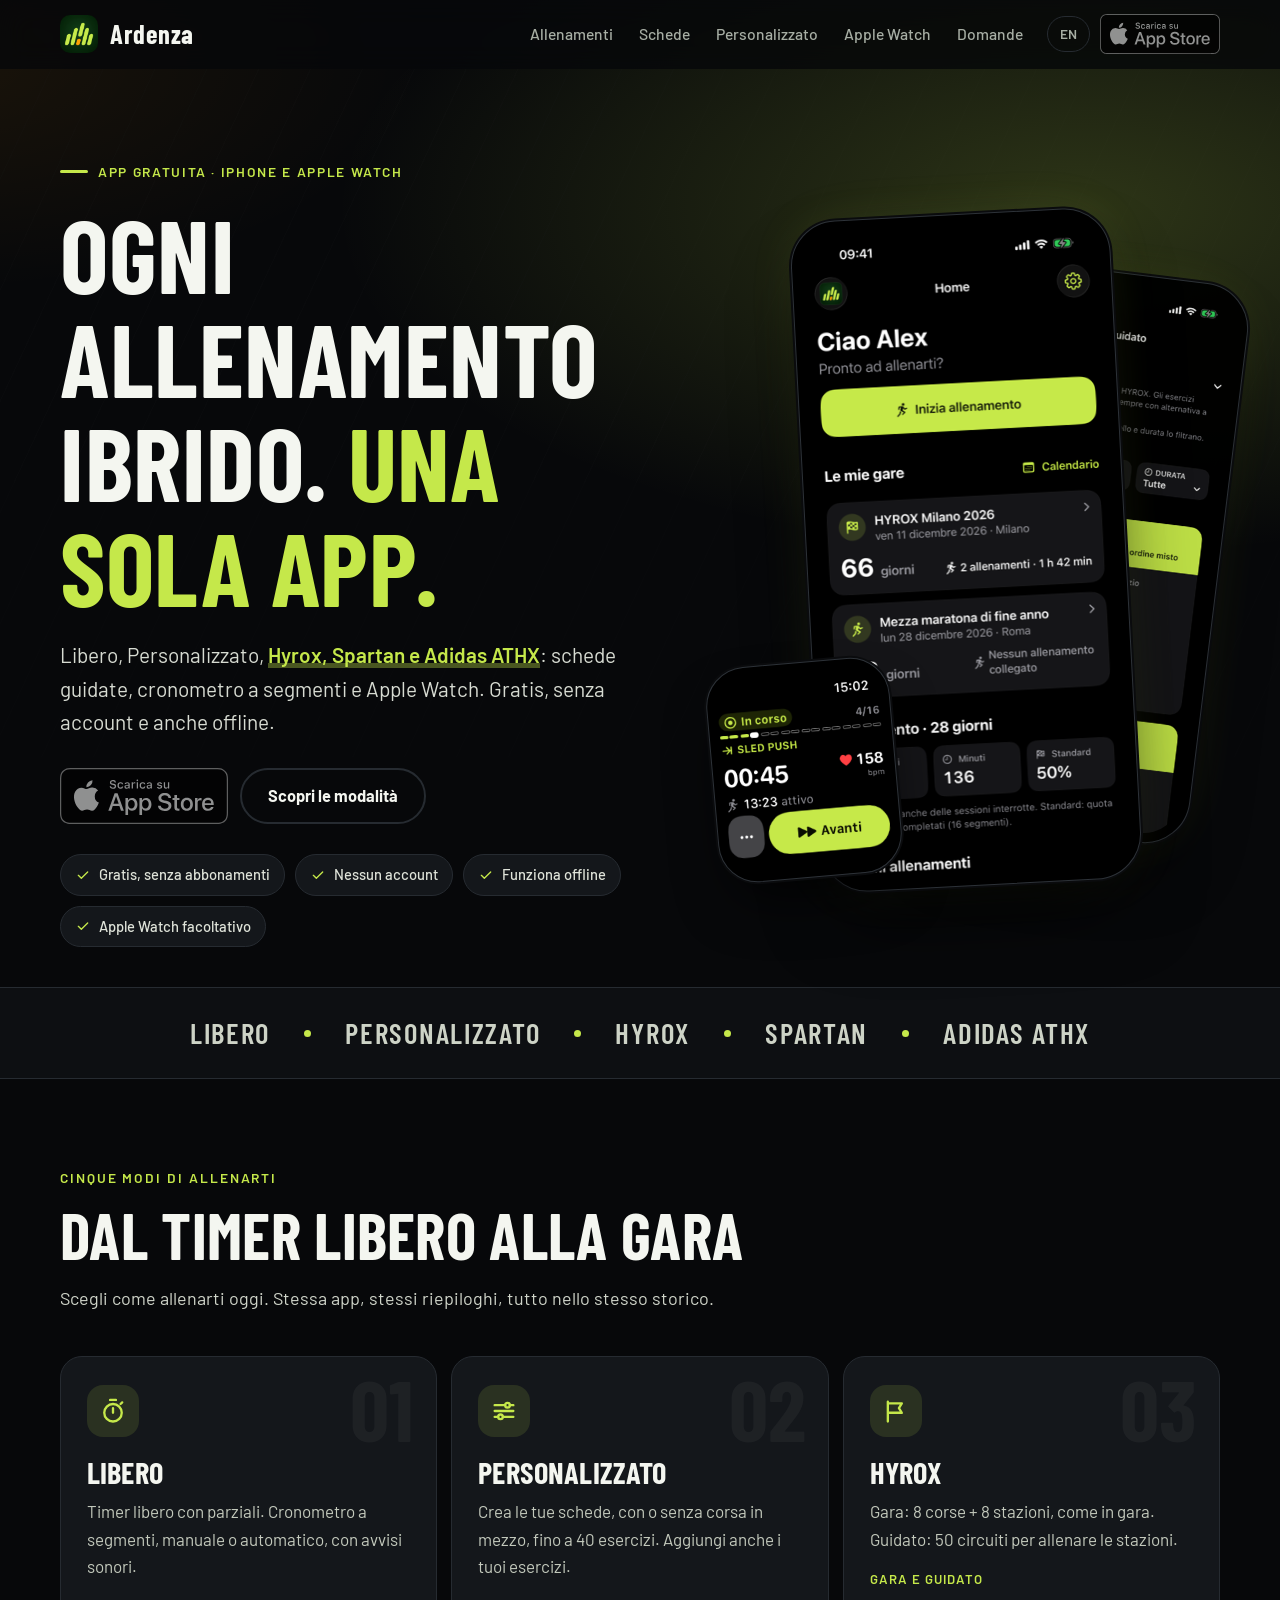
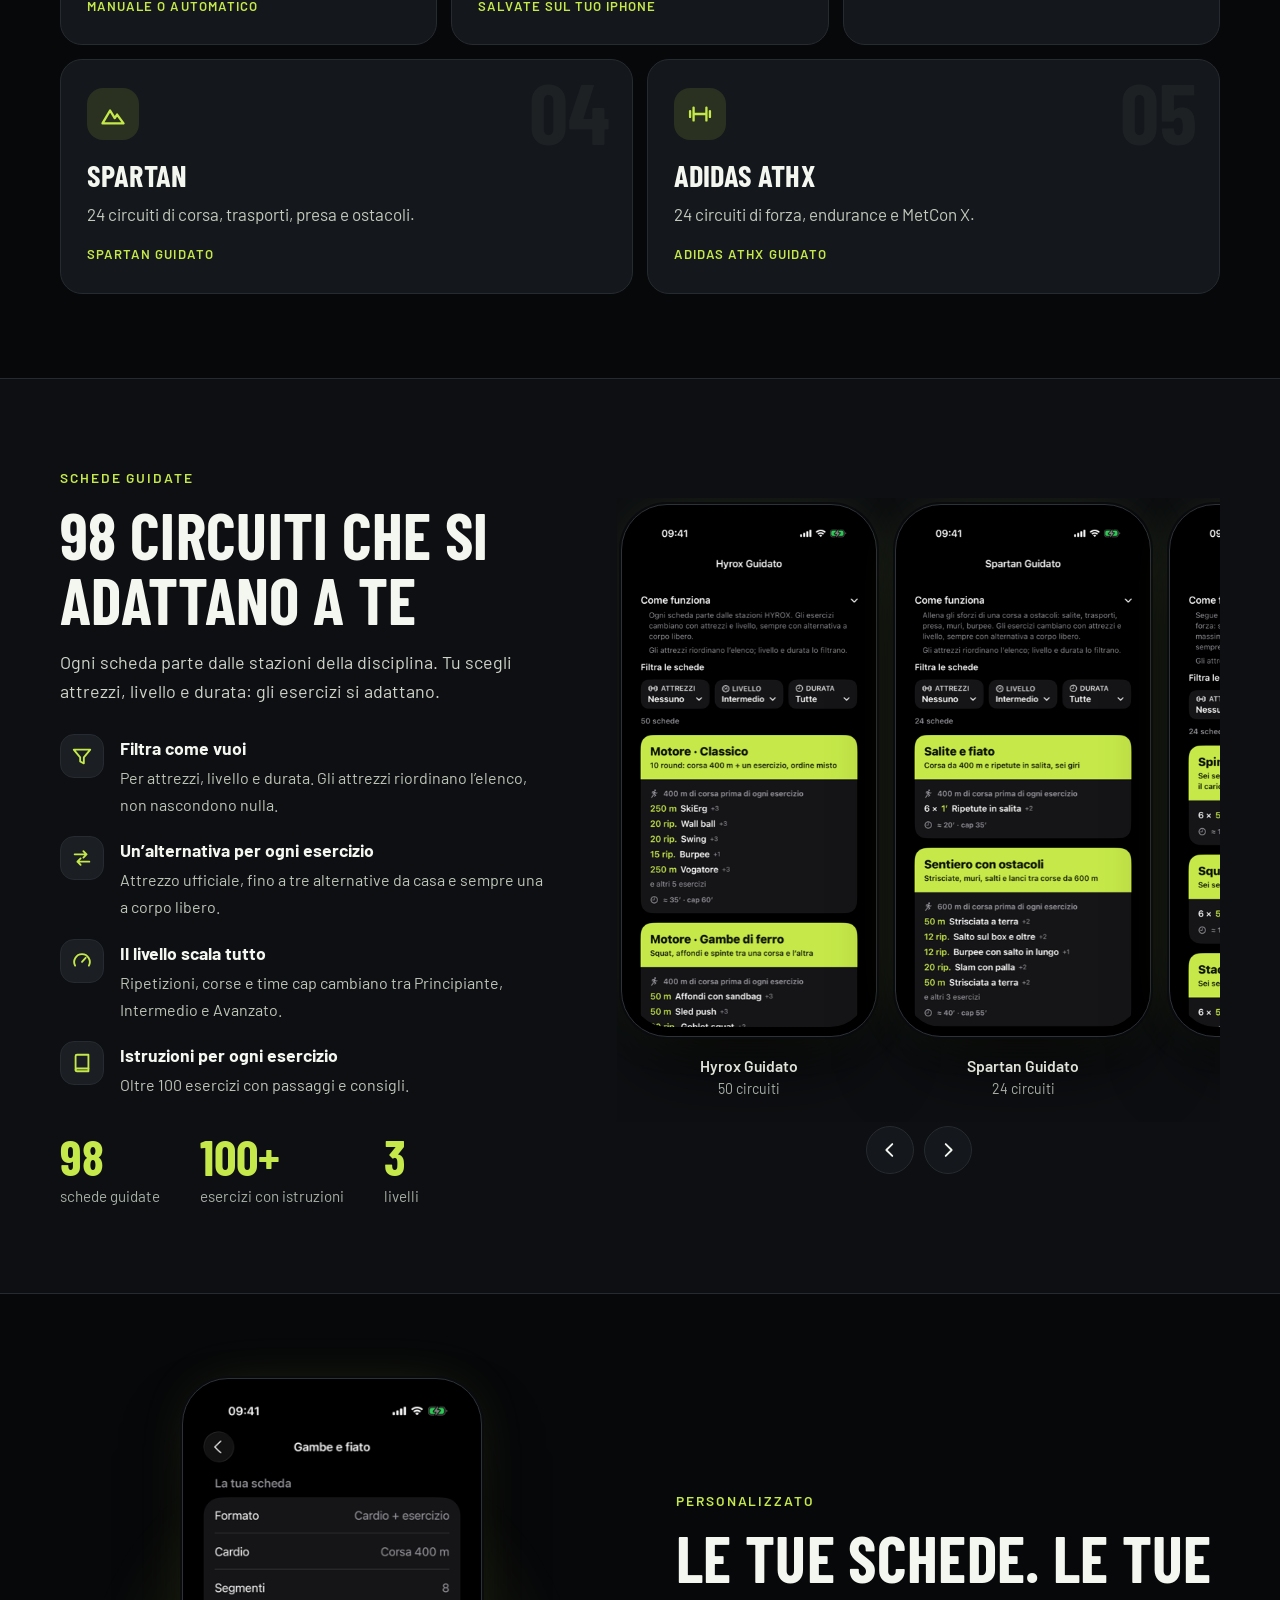
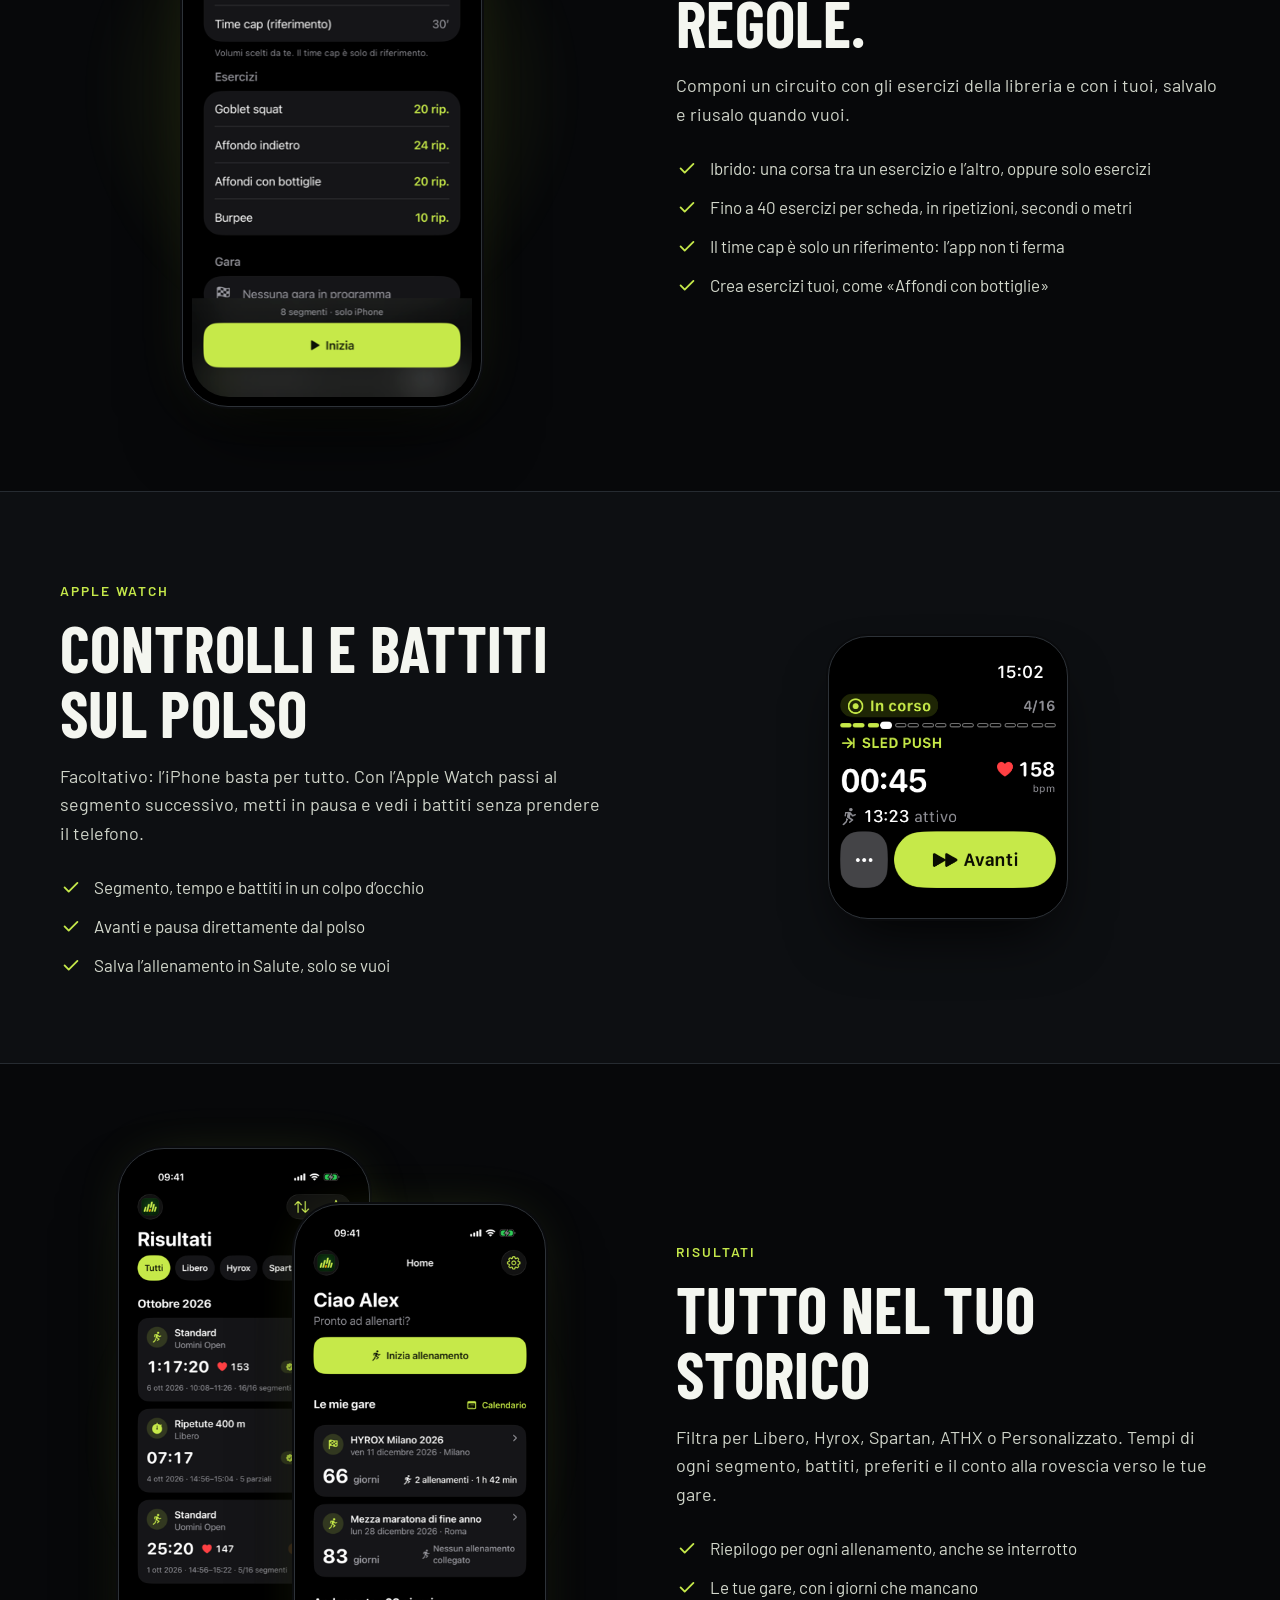
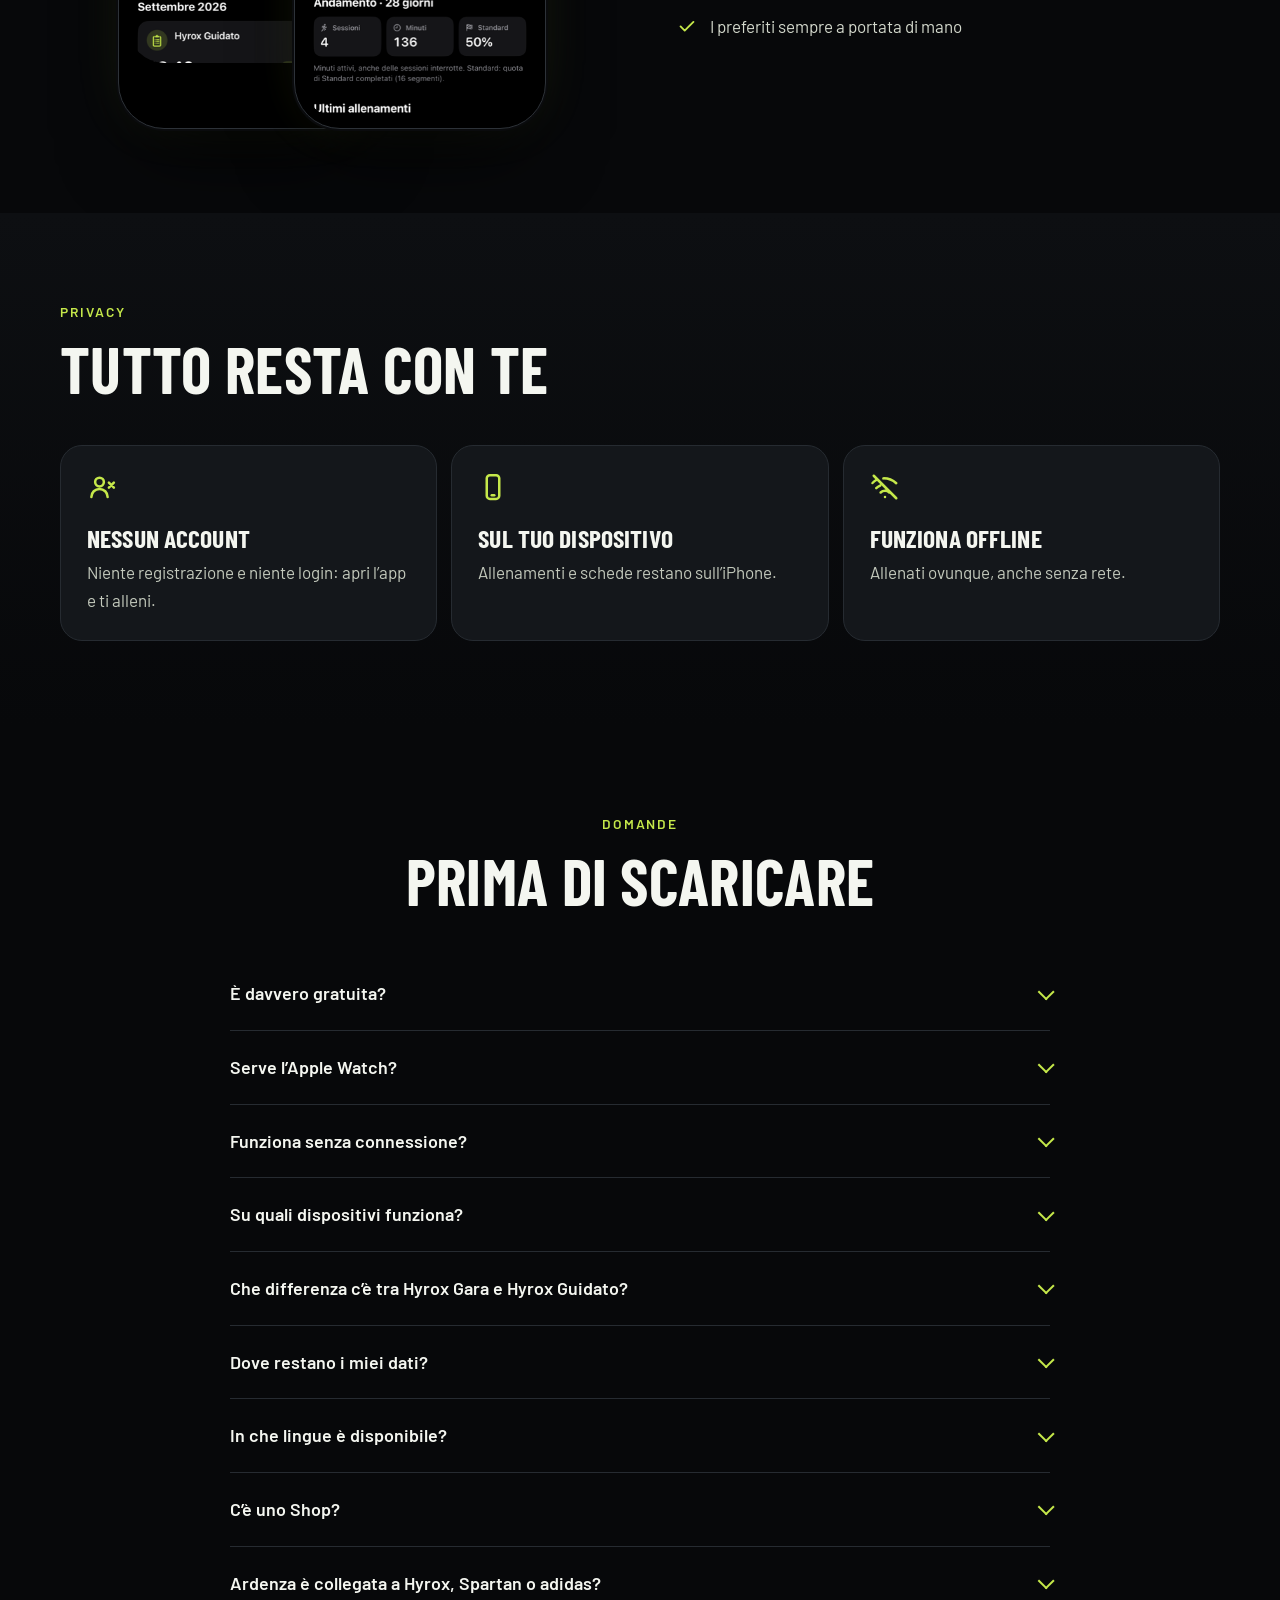
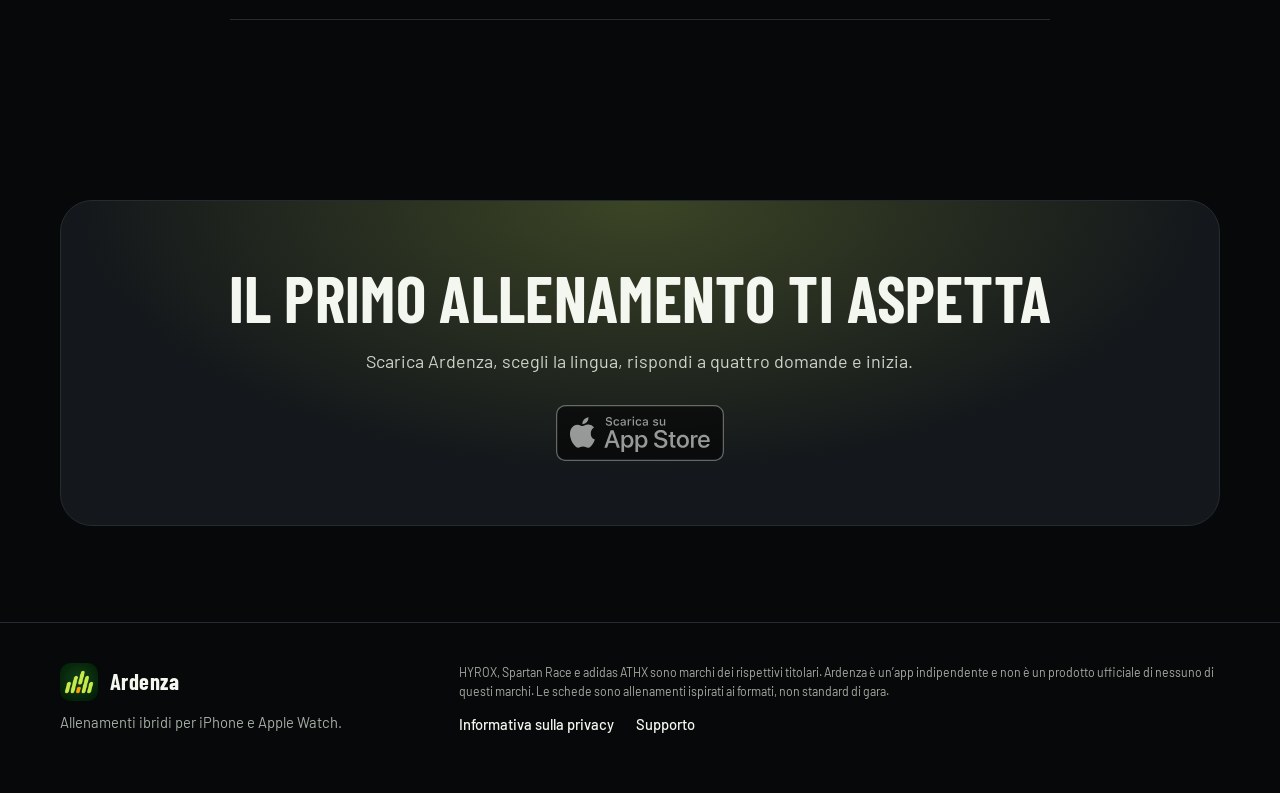
==== commit 0a904d8f: "Update landing page" ====
--- a/index.html
+++ b/index.html
@@ -135,7 +135,7 @@
 <footer>
   <div class="wrap foot">
     <div><a class="brand" href="#top"><img src="assets/img/icon.png" width="38" height="38" alt="">Ardenza</a><p style="margin-top:10px">Allenamenti ibridi per iPhone e Apple Watch.</p></div>
-    <div><small>HYROX, Spartan Race e adidas ATHX sono marchi dei rispettivi titolari. Ardenza è un’app indipendente e non è un prodotto ufficiale di nessuno di questi marchi. Le schede sono allenamenti ispirati ai formati, non standard di gara.</small><p style="margin-top:12px"><a href="privacy/">Informativa sulla privacy</a></p></div>
+    <div><small>HYROX, Spartan Race e adidas ATHX sono marchi dei rispettivi titolari. Ardenza è un’app indipendente e non è un prodotto ufficiale di nessuno di questi marchi. Le schede sono allenamenti ispirati ai formati, non standard di gara.</small><p class="foot-links" style="margin-top:12px"><a href="privacy/">Informativa sulla privacy</a><a href="supporto/">Supporto</a></p></div>
   </div>
 </footer>
 
--- a/assets/css/style.css
+++ b/assets/css/style.css
@@ -276,3 +276,8 @@
 
 /* Highlighted disciplines in the hero text */
 .lead .hl { color: var(--lime); font-weight: 600; background: linear-gradient(transparent 82%, rgba(197, 232, 74, .35) 82%); padding-bottom: 1px; }
+
+.foot-links { display: flex; flex-wrap: wrap; gap: 6px 22px; }
+.foot-links a { color: var(--text); text-decoration: none; font-weight: 500; }
+.foot-links a:hover { color: var(--lime); text-decoration: underline; }
+.doc h3 { font-family: var(--body); font-size: 1.12rem; font-weight: 700; text-transform: none; letter-spacing: 0; line-height: 1.35; margin: 28px 0 8px; color: var(--text); }
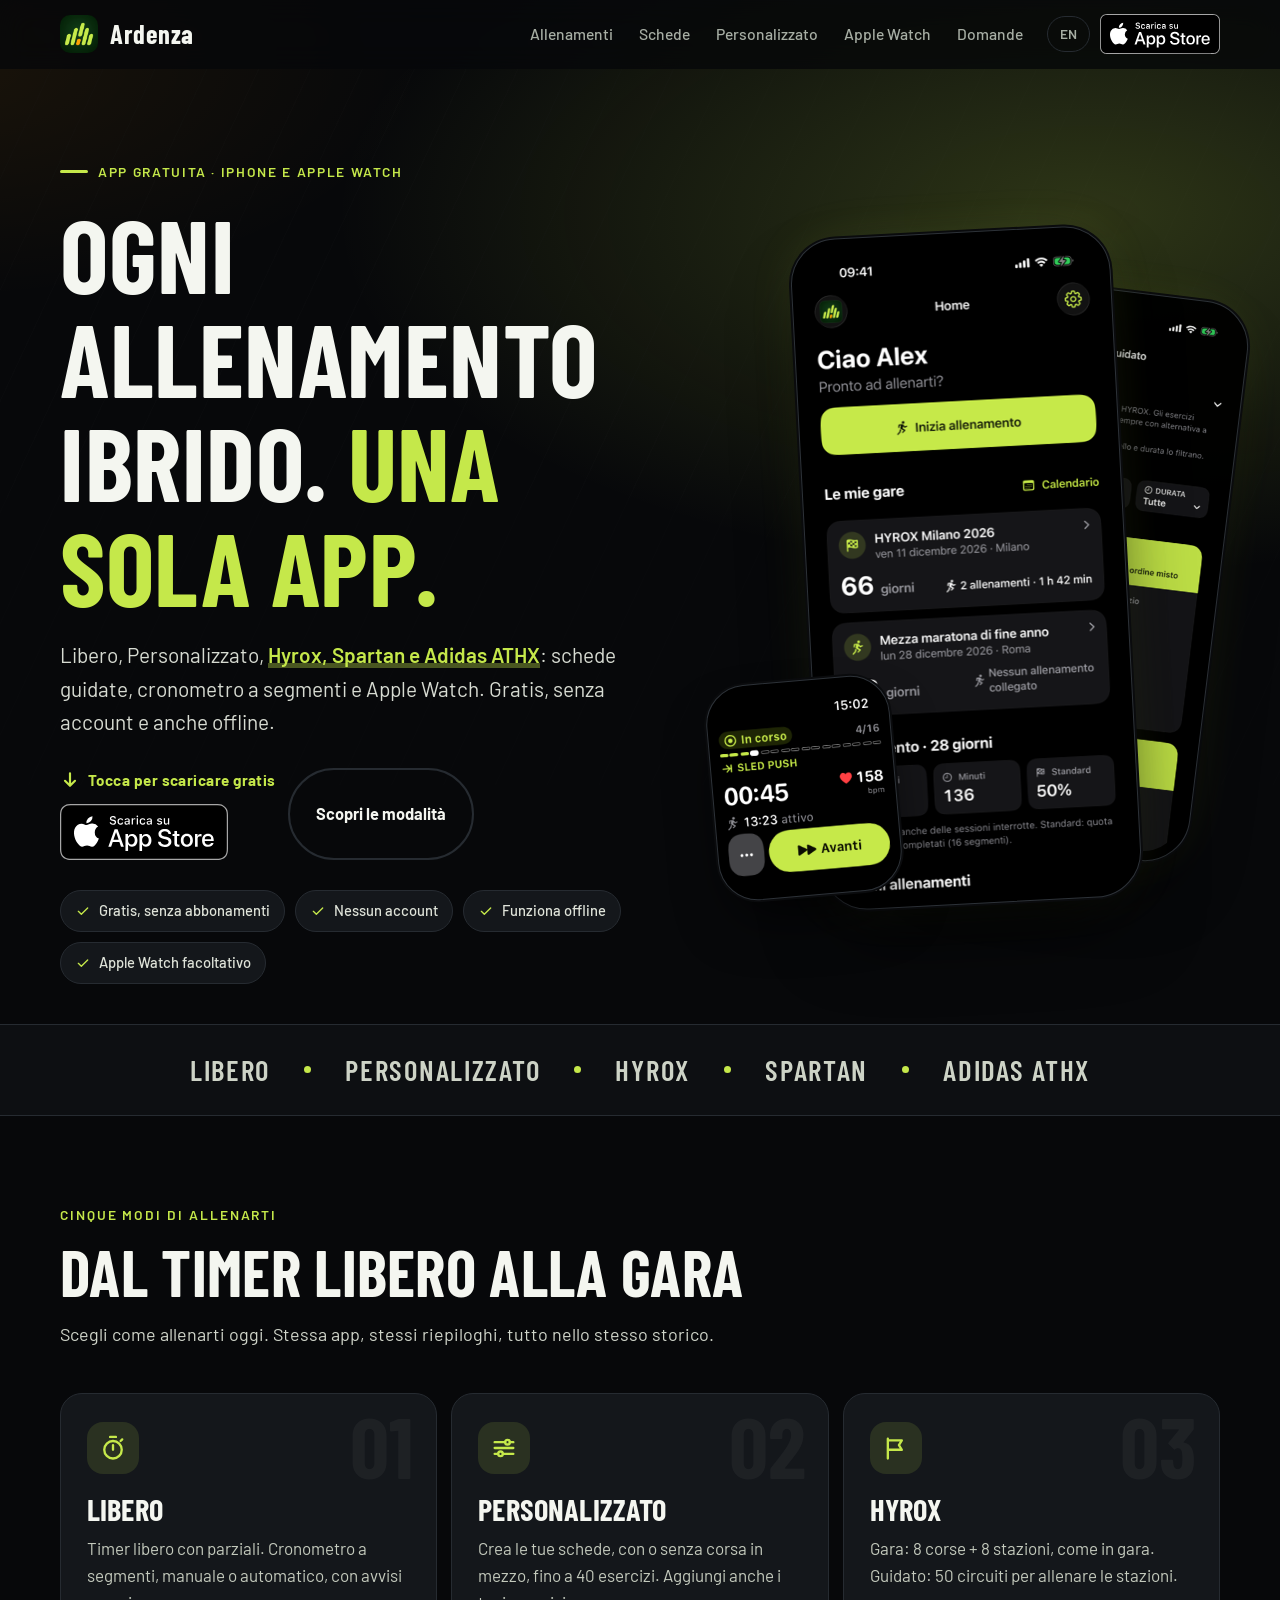
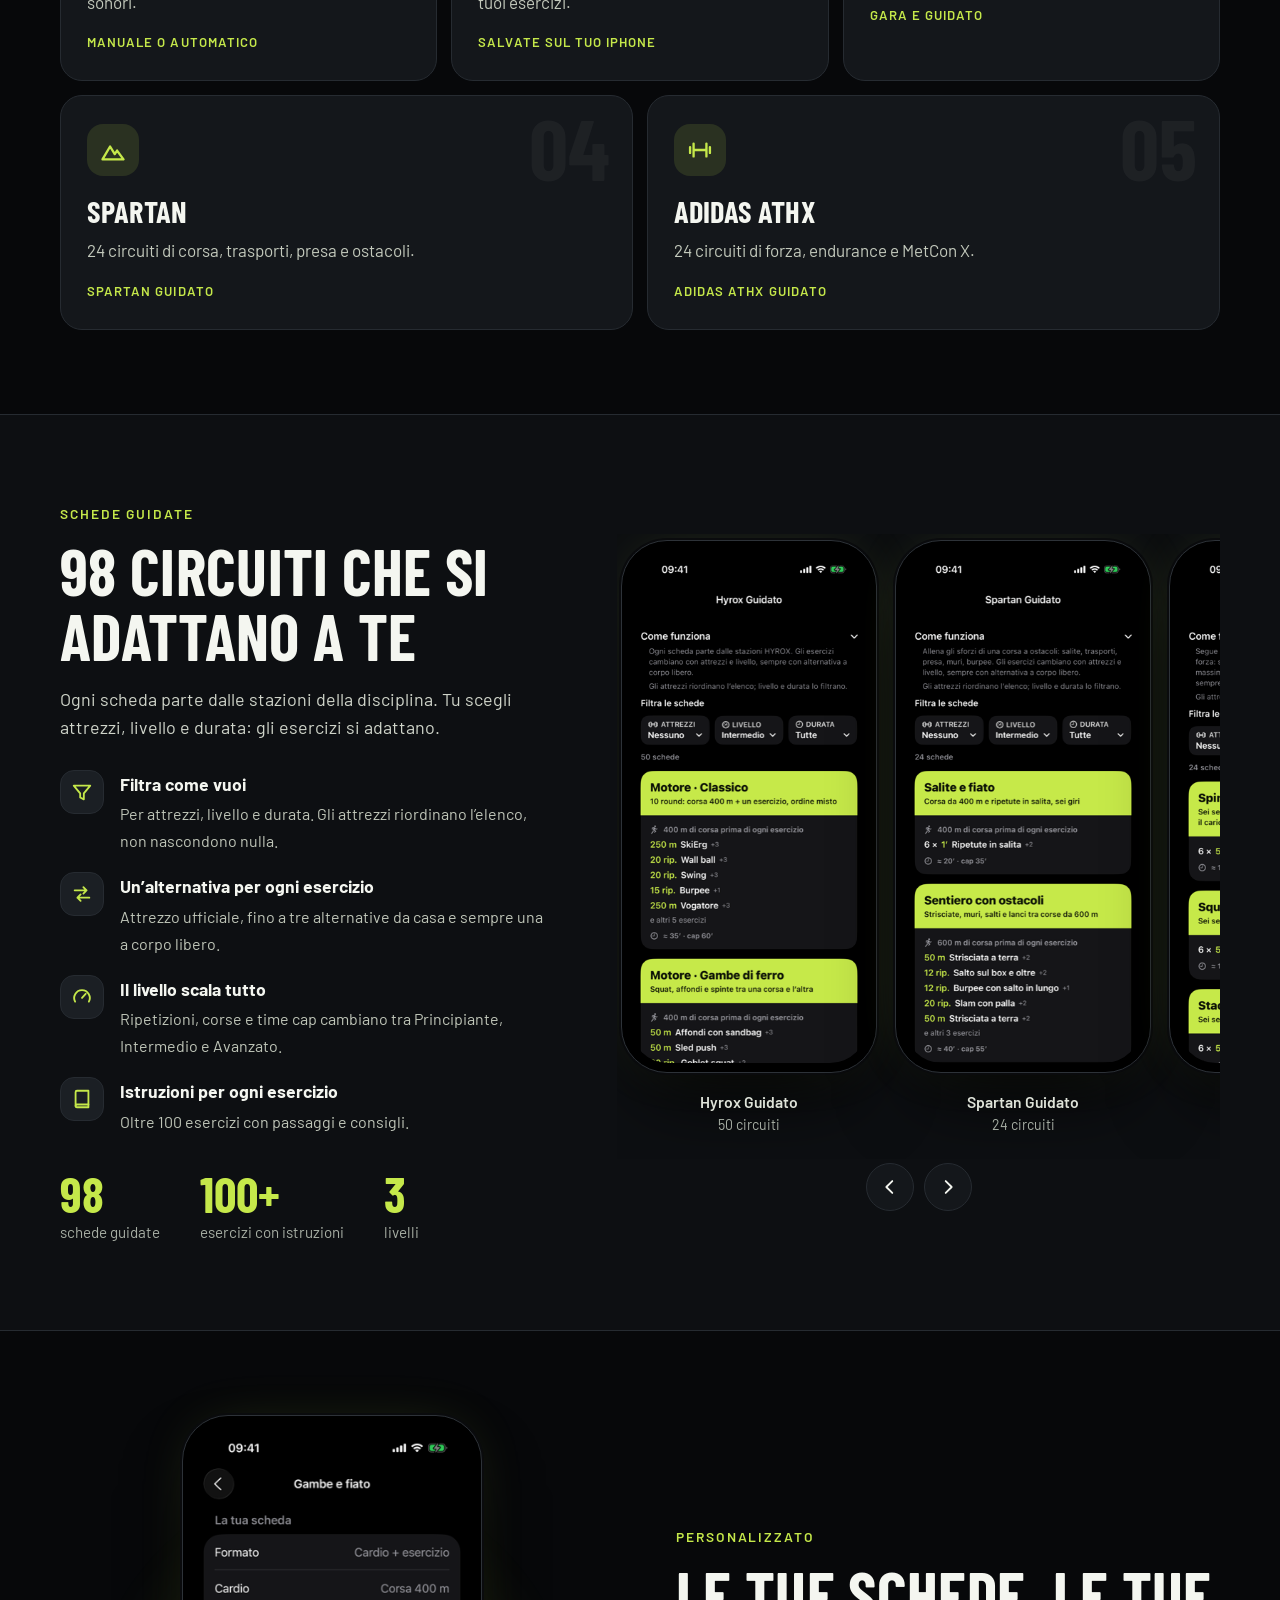
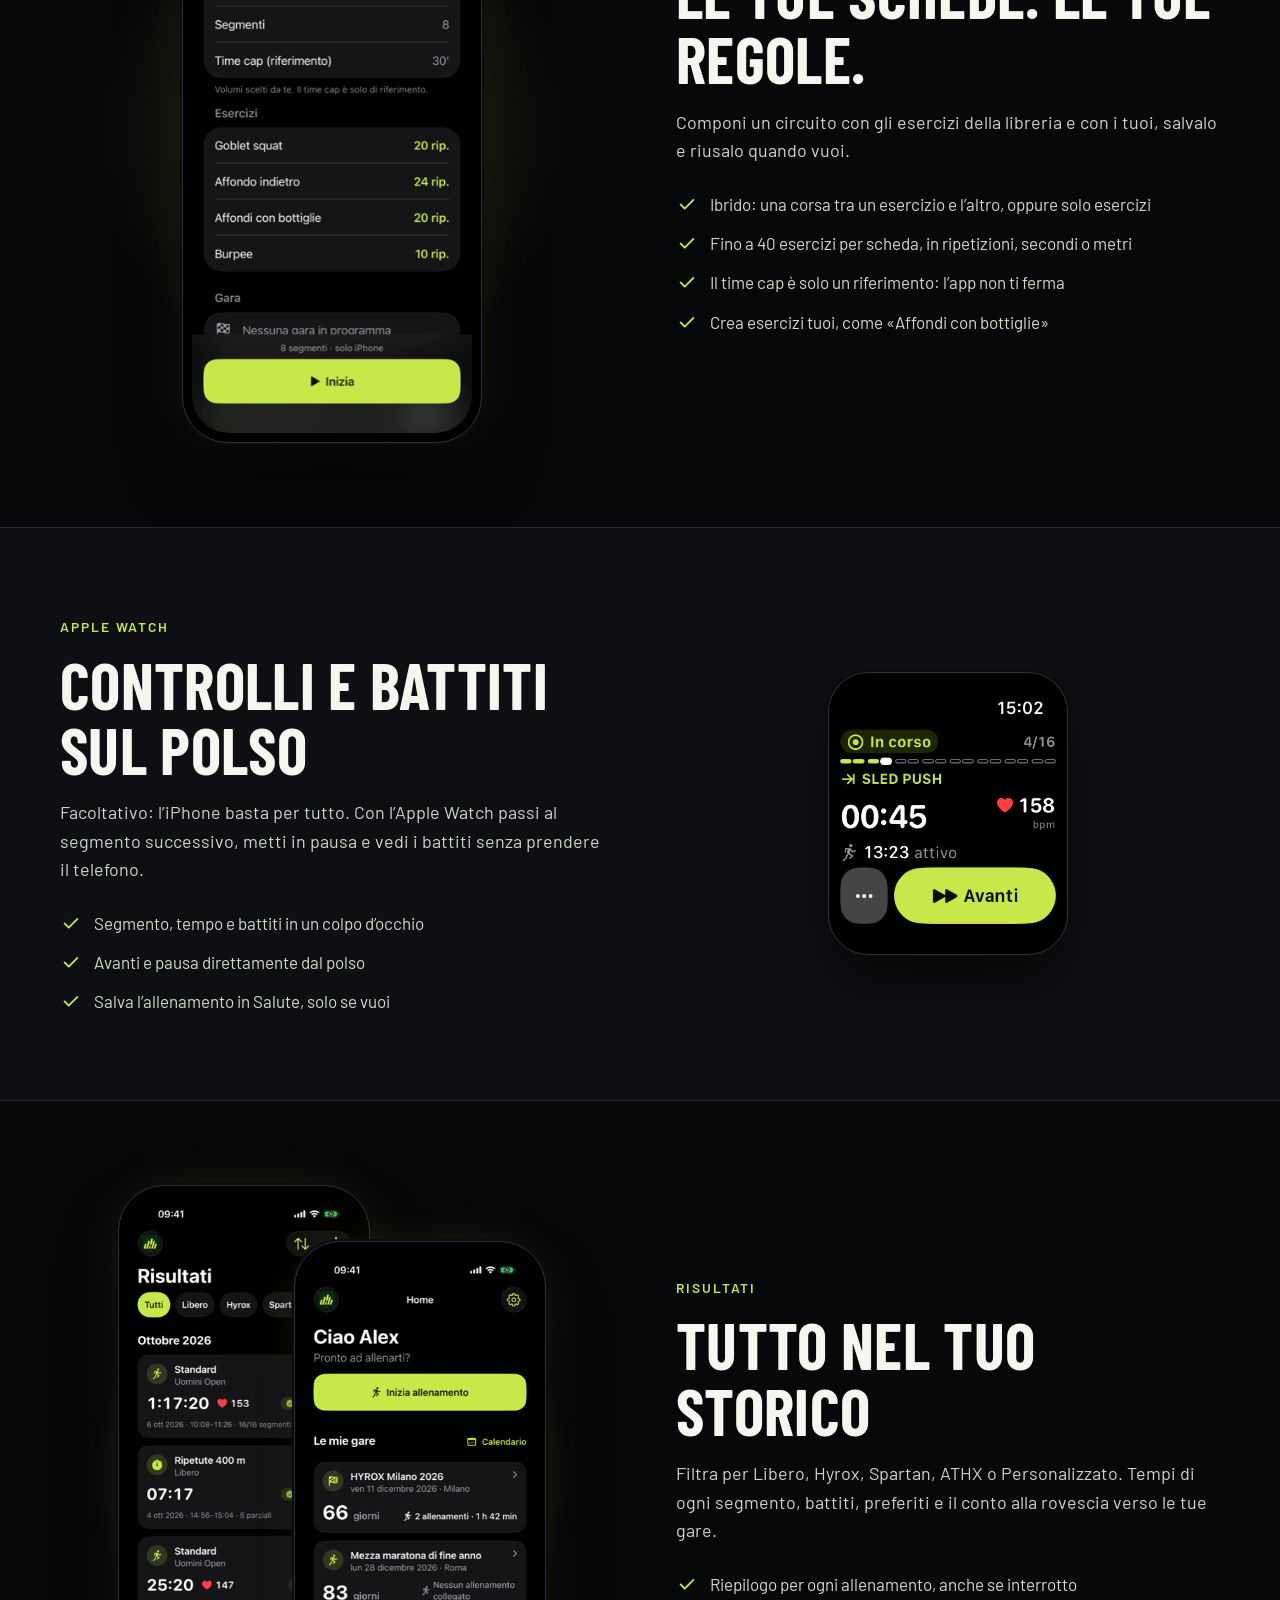
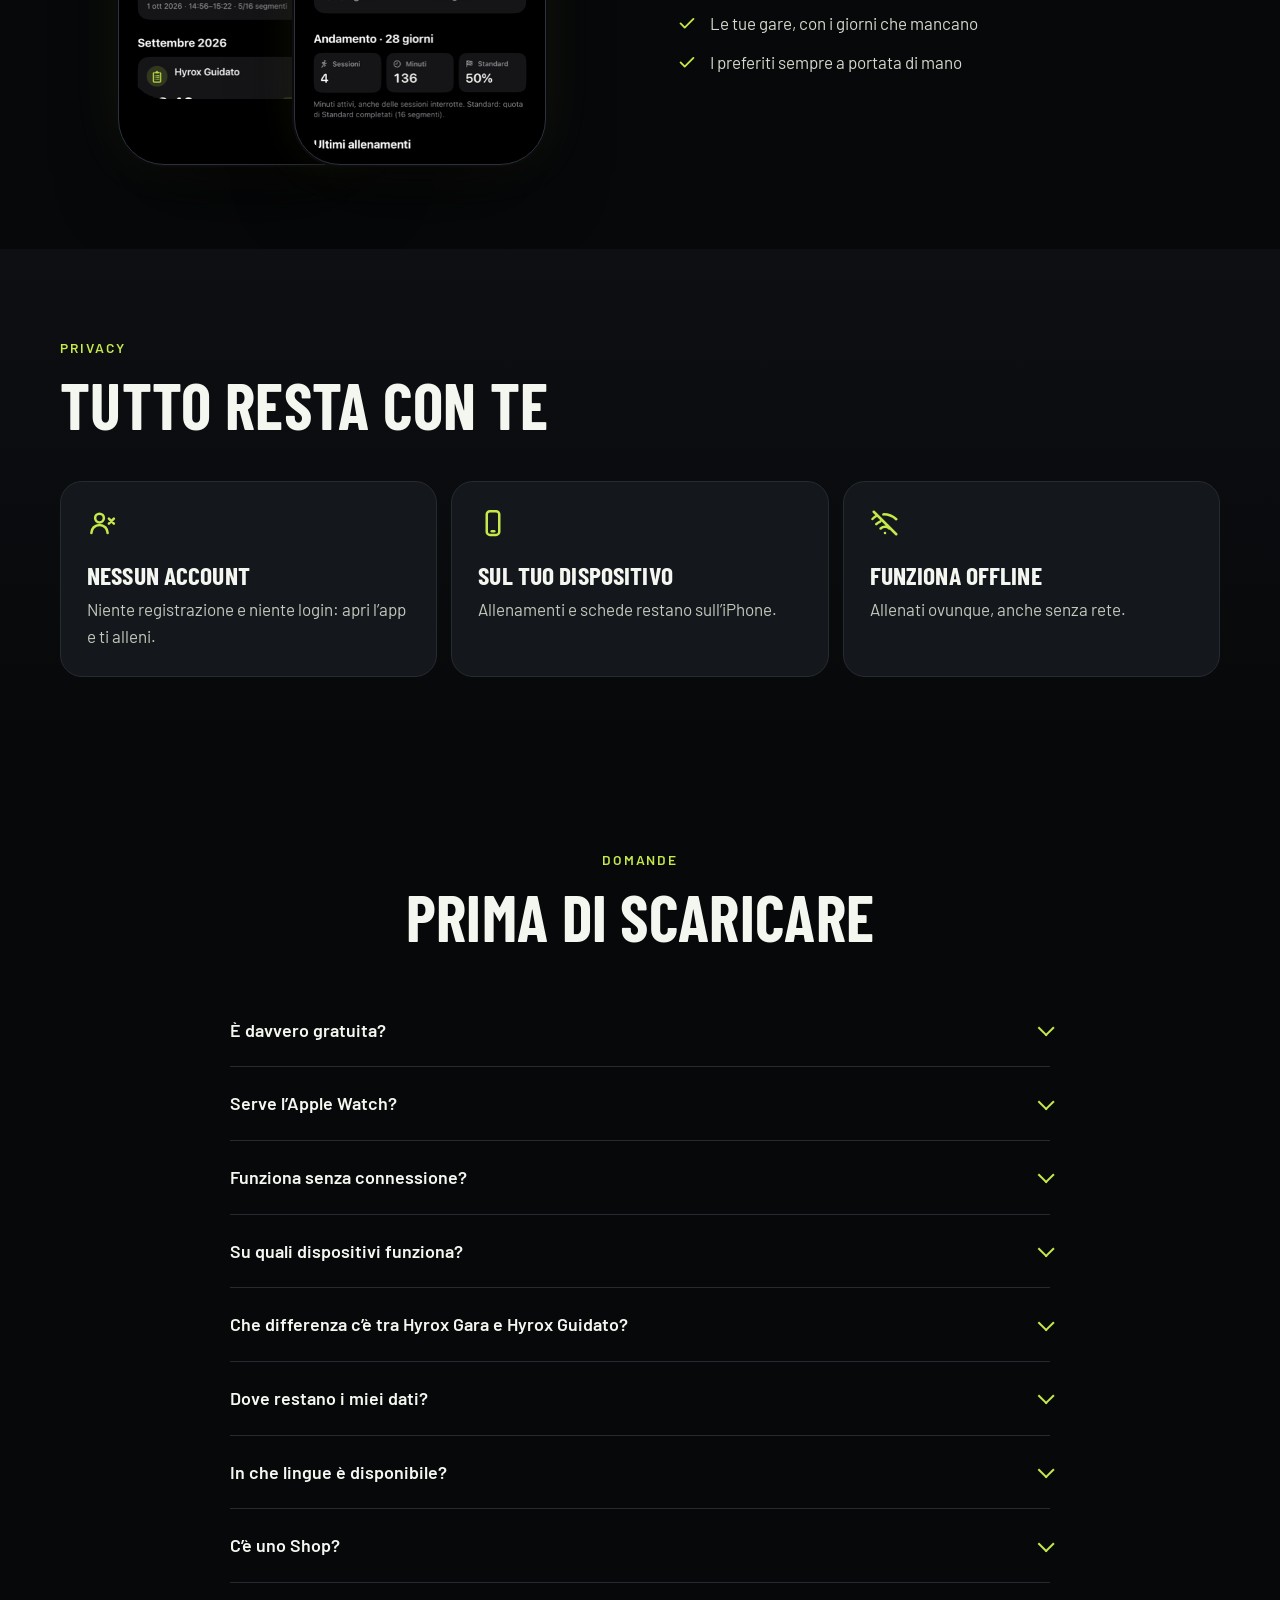
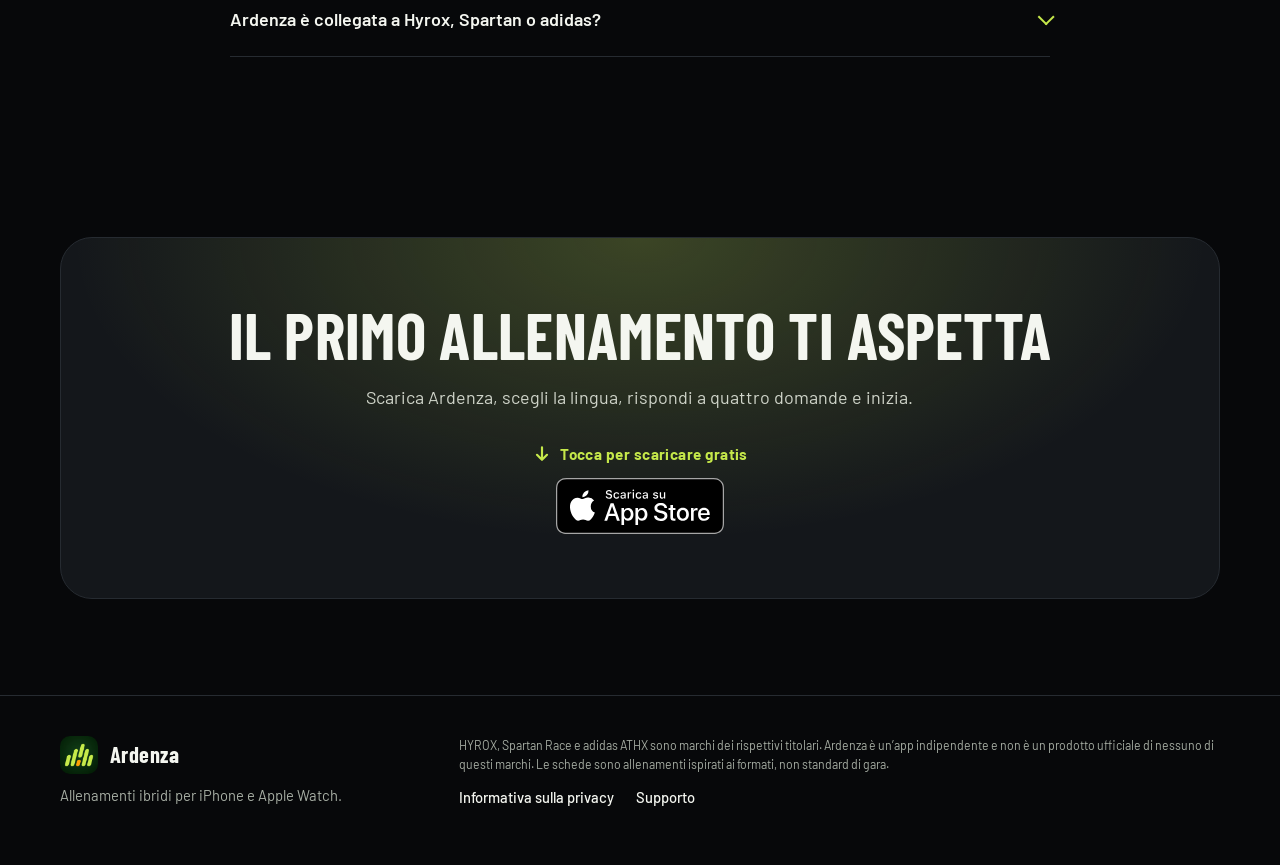
==== commit 8487fa59: "Update landing page" ====
--- a/index.html
+++ b/index.html
@@ -40,7 +40,7 @@
       <h1 class="rv d1">Ogni allenamento ibrido. <em>Una sola app.</em></h1>
       <p class="lead rv d2">Libero, Personalizzato, <strong class="hl">Hyrox, Spartan e Adidas ATHX</strong>: schede guidate, cronometro a segmenti e Apple Watch. Gratis, senza account e anche offline.</p>
       <div class="cta-row rv d2">
-        <span class="store store-lg"><a class="badge" data-store data-soon="Presto su App Store" href="#" aria-label="Scarica su App Store"><img src="assets/img/app-store-badge-it.svg" alt="Scarica su App Store" height="40" width="120" decoding="async"></a></span>
+        <span class="store store-lg"><span class="store-hint" data-store-hint hidden aria-hidden="true"><svg viewBox="0 0 24 24" fill="none" stroke="currentColor" stroke-width="2.6" stroke-linecap="round" stroke-linejoin="round" aria-hidden="true" focusable="false"><path d="M12 4v15m0 0-6-6m6 6 6-6"/></svg>Tocca per scaricare gratis</span><a class="badge" data-store data-soon="Presto su App Store" href="#" aria-label="Scarica su App Store"><img src="assets/img/app-store-badge-it.svg" alt="Scarica su App Store" height="40" width="120" decoding="async"></a></span>
         <a class="btn btn-ghost" href="#modi">Scopri le modalità</a>
       </div>
       <ul class="chips rv d3"><li><svg viewBox="0 0 24 24" fill="none" stroke="currentColor" stroke-width="2" stroke-linecap="round" stroke-linejoin="round" aria-hidden="true" focusable="false"><path d="m5 12.5 4.5 4.5L19 7.5"/></svg>Gratis, senza abbonamenti</li><li><svg viewBox="0 0 24 24" fill="none" stroke="currentColor" stroke-width="2" stroke-linecap="round" stroke-linejoin="round" aria-hidden="true" focusable="false"><path d="m5 12.5 4.5 4.5L19 7.5"/></svg>Nessun account</li><li><svg viewBox="0 0 24 24" fill="none" stroke="currentColor" stroke-width="2" stroke-linecap="round" stroke-linejoin="round" aria-hidden="true" focusable="false"><path d="m5 12.5 4.5 4.5L19 7.5"/></svg>Funziona offline</li><li><svg viewBox="0 0 24 24" fill="none" stroke="currentColor" stroke-width="2" stroke-linecap="round" stroke-linejoin="round" aria-hidden="true" focusable="false"><path d="m5 12.5 4.5 4.5L19 7.5"/></svg>Apple Watch facoltativo</li></ul>
@@ -127,7 +127,7 @@
   <div class="wrap"><div class="box rv">
     <h2>Il primo allenamento ti aspetta</h2>
     <p class="sec-lead">Scarica Ardenza, scegli la lingua, rispondi a quattro domande e inizia.</p>
-    <div class="cta-row"><span class="store store-lg"><a class="badge" data-store data-soon="Presto su App Store" href="#" aria-label="Scarica su App Store"><img src="assets/img/app-store-badge-it.svg" alt="Scarica su App Store" height="40" width="120" decoding="async"></a></span></div>
+    <div class="cta-row"><span class="store store-lg"><span class="store-hint" data-store-hint hidden aria-hidden="true"><svg viewBox="0 0 24 24" fill="none" stroke="currentColor" stroke-width="2.6" stroke-linecap="round" stroke-linejoin="round" aria-hidden="true" focusable="false"><path d="M12 4v15m0 0-6-6m6 6 6-6"/></svg>Tocca per scaricare gratis</span><a class="badge" data-store data-soon="Presto su App Store" href="#" aria-label="Scarica su App Store"><img src="assets/img/app-store-badge-it.svg" alt="Scarica su App Store" height="40" width="120" decoding="async"></a></span></div>
   </div></div>
 </section>
 </main>
--- a/assets/css/style.css
+++ b/assets/css/style.css
@@ -273,6 +273,16 @@
 .store-sm .soon-chip { display: none; }
 @media (max-width: 420px) { .store-lg { flex-wrap: wrap; } }
 .final .store { justify-content: center; }
+/* Invito al clic: il badge può sembrare un banner. Freccia che indica il badge e un alone leggero (spenti con "riduci movimento"). */
+.store-lg { flex-direction: column; align-items: flex-start; gap: 12px; }
+.final .store-lg { align-items: center; }
+.store-hint { display: inline-flex; align-items: center; gap: 8px; font-weight: 700; font-size: .95rem; letter-spacing: .03em; color: var(--lime); }
+.store-hint[hidden] { display: none; }
+.store-hint svg { width: 20px; height: 20px; flex: none; animation: nudge 1.4s ease-in-out infinite; }
+.badge:not(.is-soon) { animation: glow 2.6s ease-in-out infinite; }
+@keyframes nudge { 0%, 100% { transform: translateY(0); } 50% { transform: translateY(5px); } }
+@keyframes glow { 0%, 100% { box-shadow: 0 0 0 0 rgba(197, 232, 74, 0); } 50% { box-shadow: 0 0 0 7px rgba(197, 232, 74, .30); } }
+@media (prefers-reduced-motion: reduce) { .store-hint svg, .badge:not(.is-soon) { animation: none; } }
 
 /* Highlighted disciplines in the hero text */
 .lead .hl { color: var(--lime); font-weight: 600; background: linear-gradient(transparent 82%, rgba(197, 232, 74, .35) 82%); padding-bottom: 1px; }
@@ -281,3 +291,14 @@
 .foot-links a { color: var(--text); text-decoration: none; font-weight: 500; }
 .foot-links a:hover { color: var(--lime); text-decoration: underline; }
 .doc h3 { font-family: var(--body); font-size: 1.12rem; font-weight: 700; text-transform: none; letter-spacing: 0; line-height: 1.35; margin: 28px 0 8px; color: var(--text); }
+
+/* Mobile: the App Store badge sits right under the headline, visible without scrolling. */
+@media (max-width: 959px) {
+  .hero { padding-top: 28px; }
+  .hero-copy { display: flex; flex-direction: column; align-items: flex-start; }
+  .hero-copy h1 { order: 2; margin: 14px 0 0; }
+  .hero-copy .cta-row { order: 3; margin: 20px 0 22px; }
+  .hero-copy .lead { order: 4; }
+  .hero-copy .chips { order: 5; }
+  .hero-copy .eyebrow { order: 1; }
+}
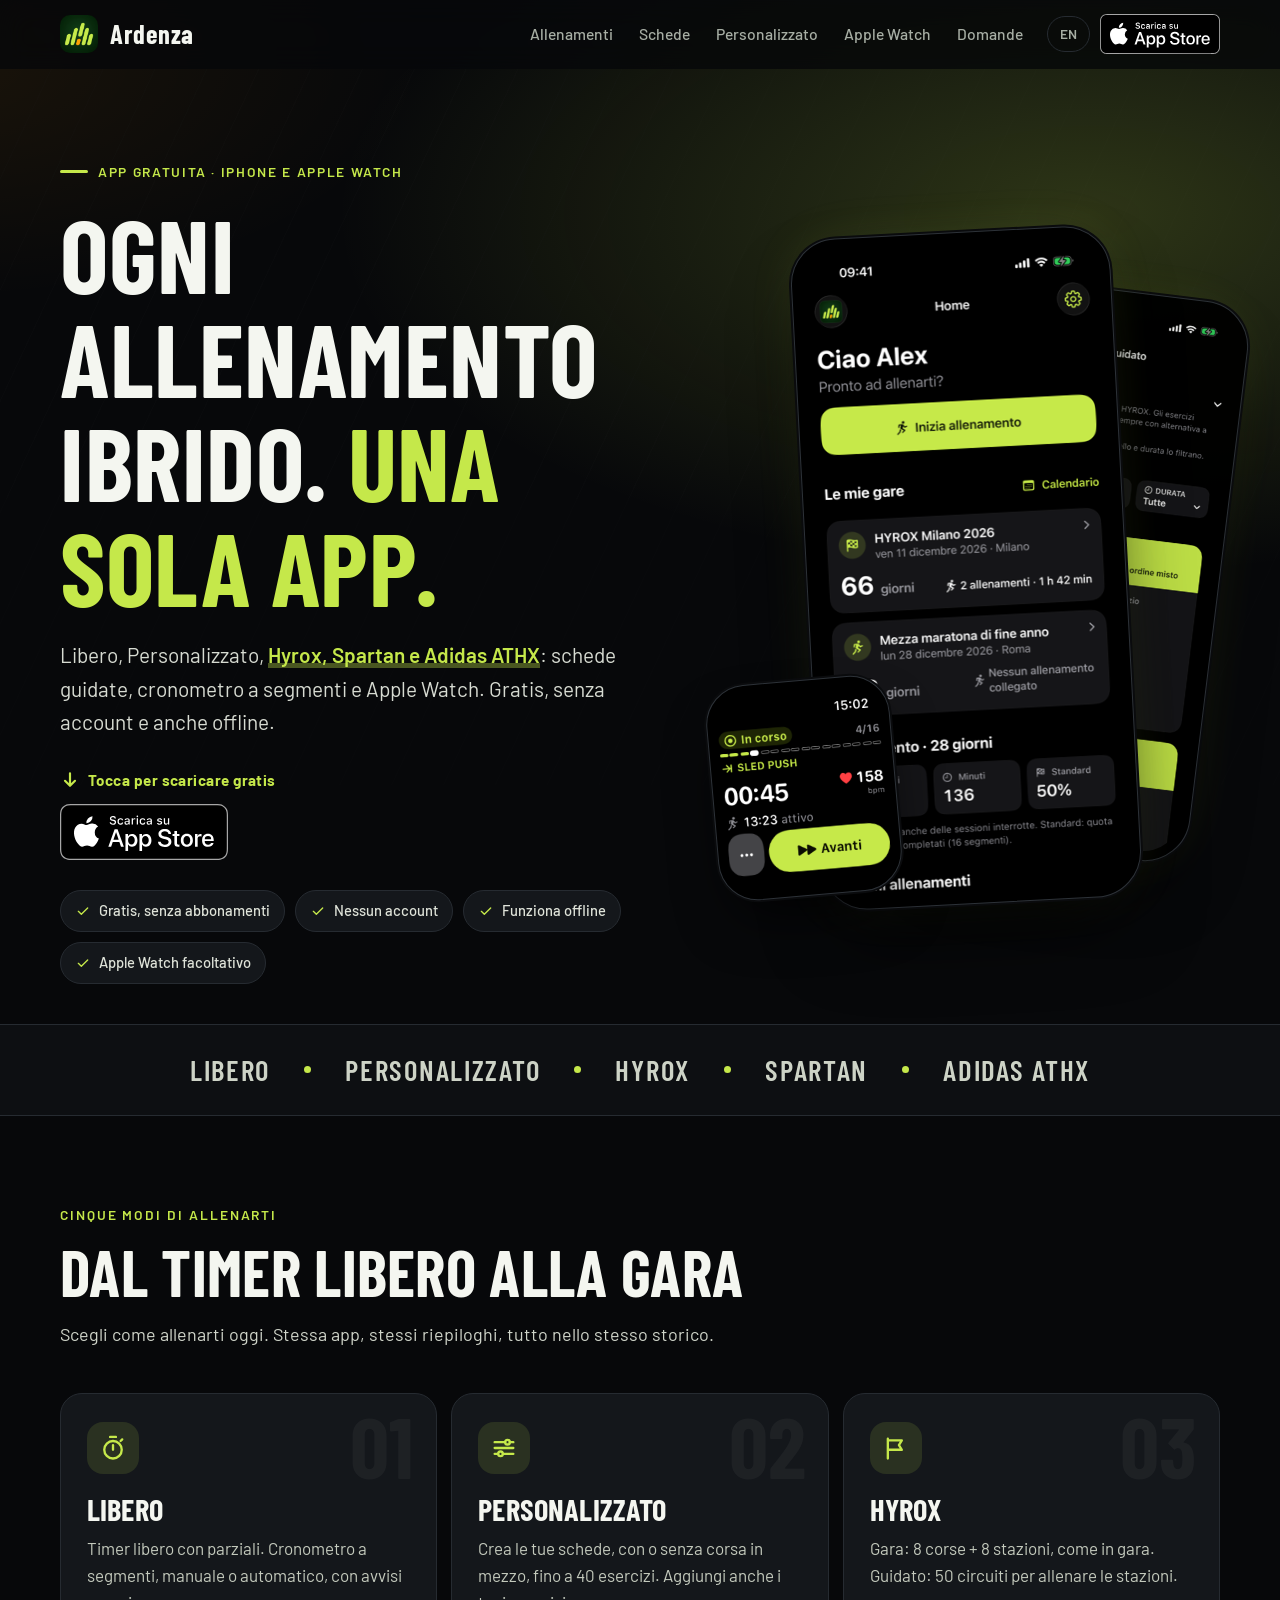
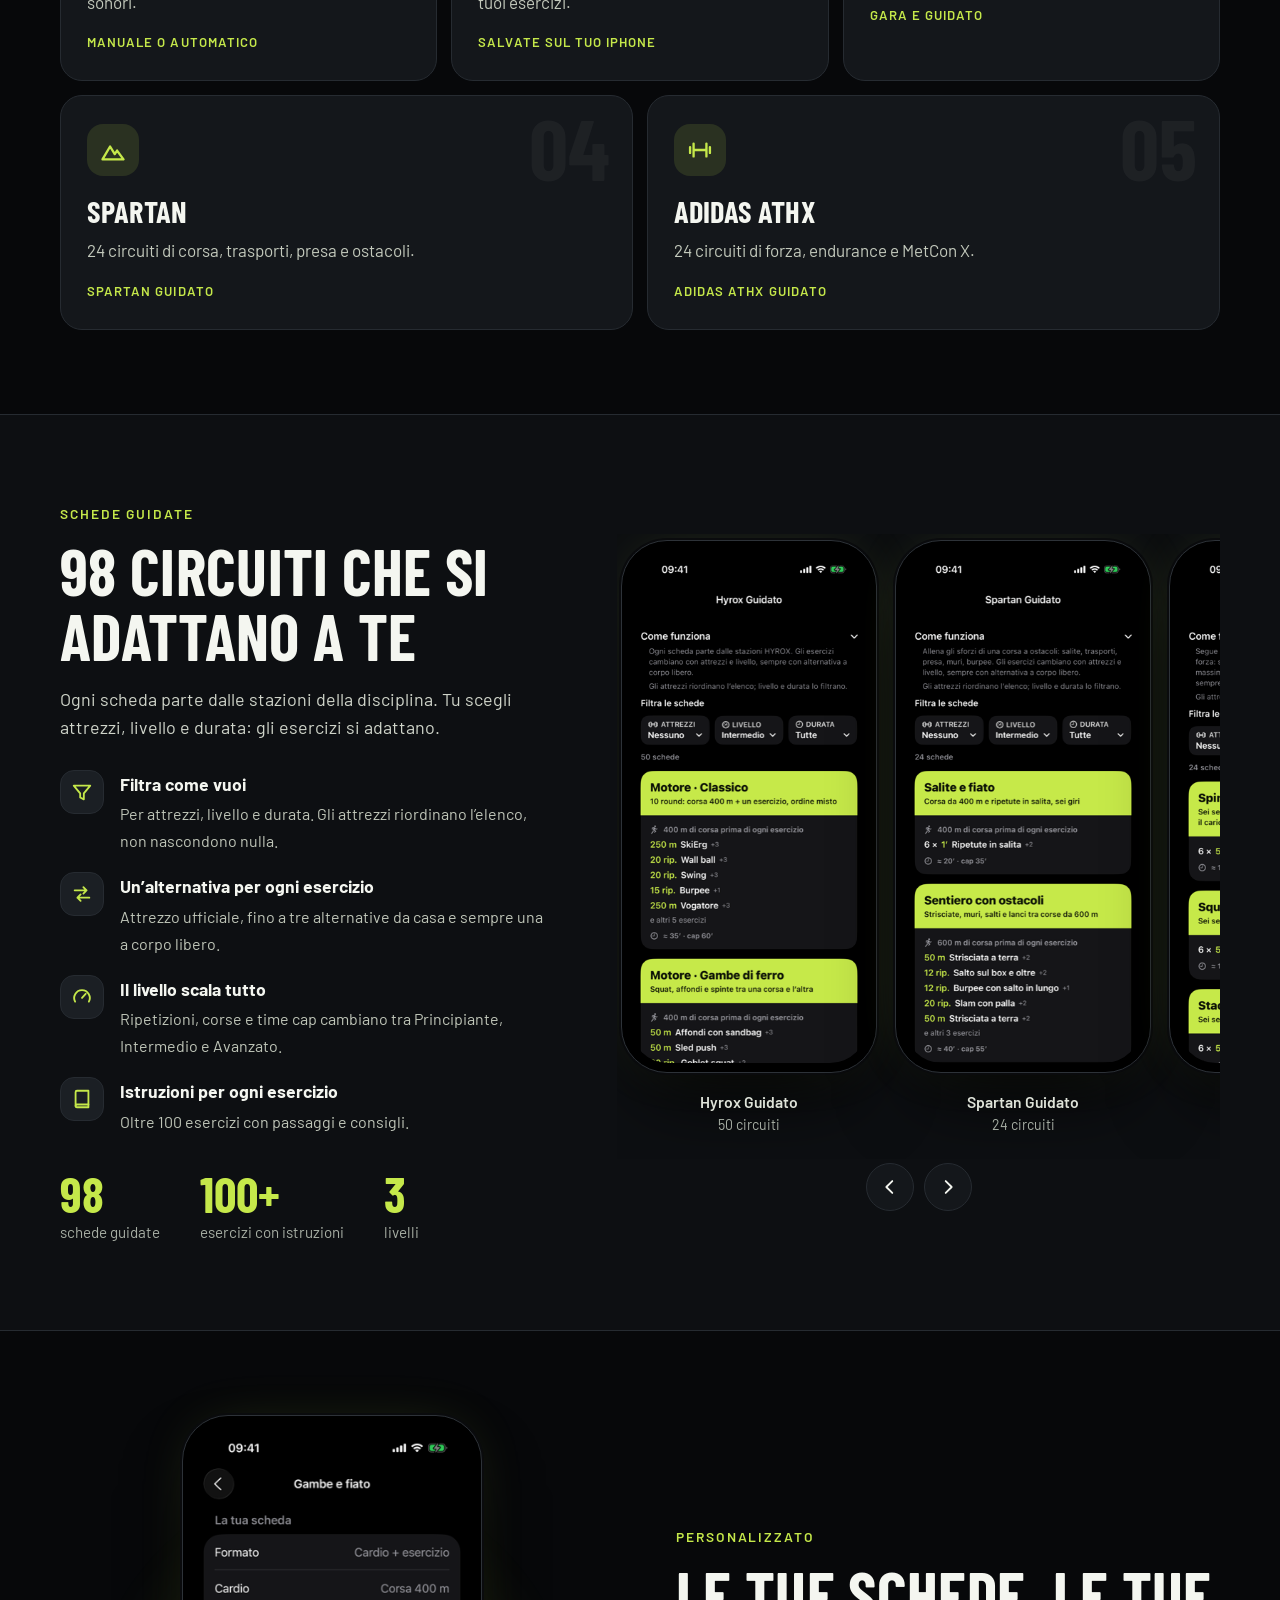
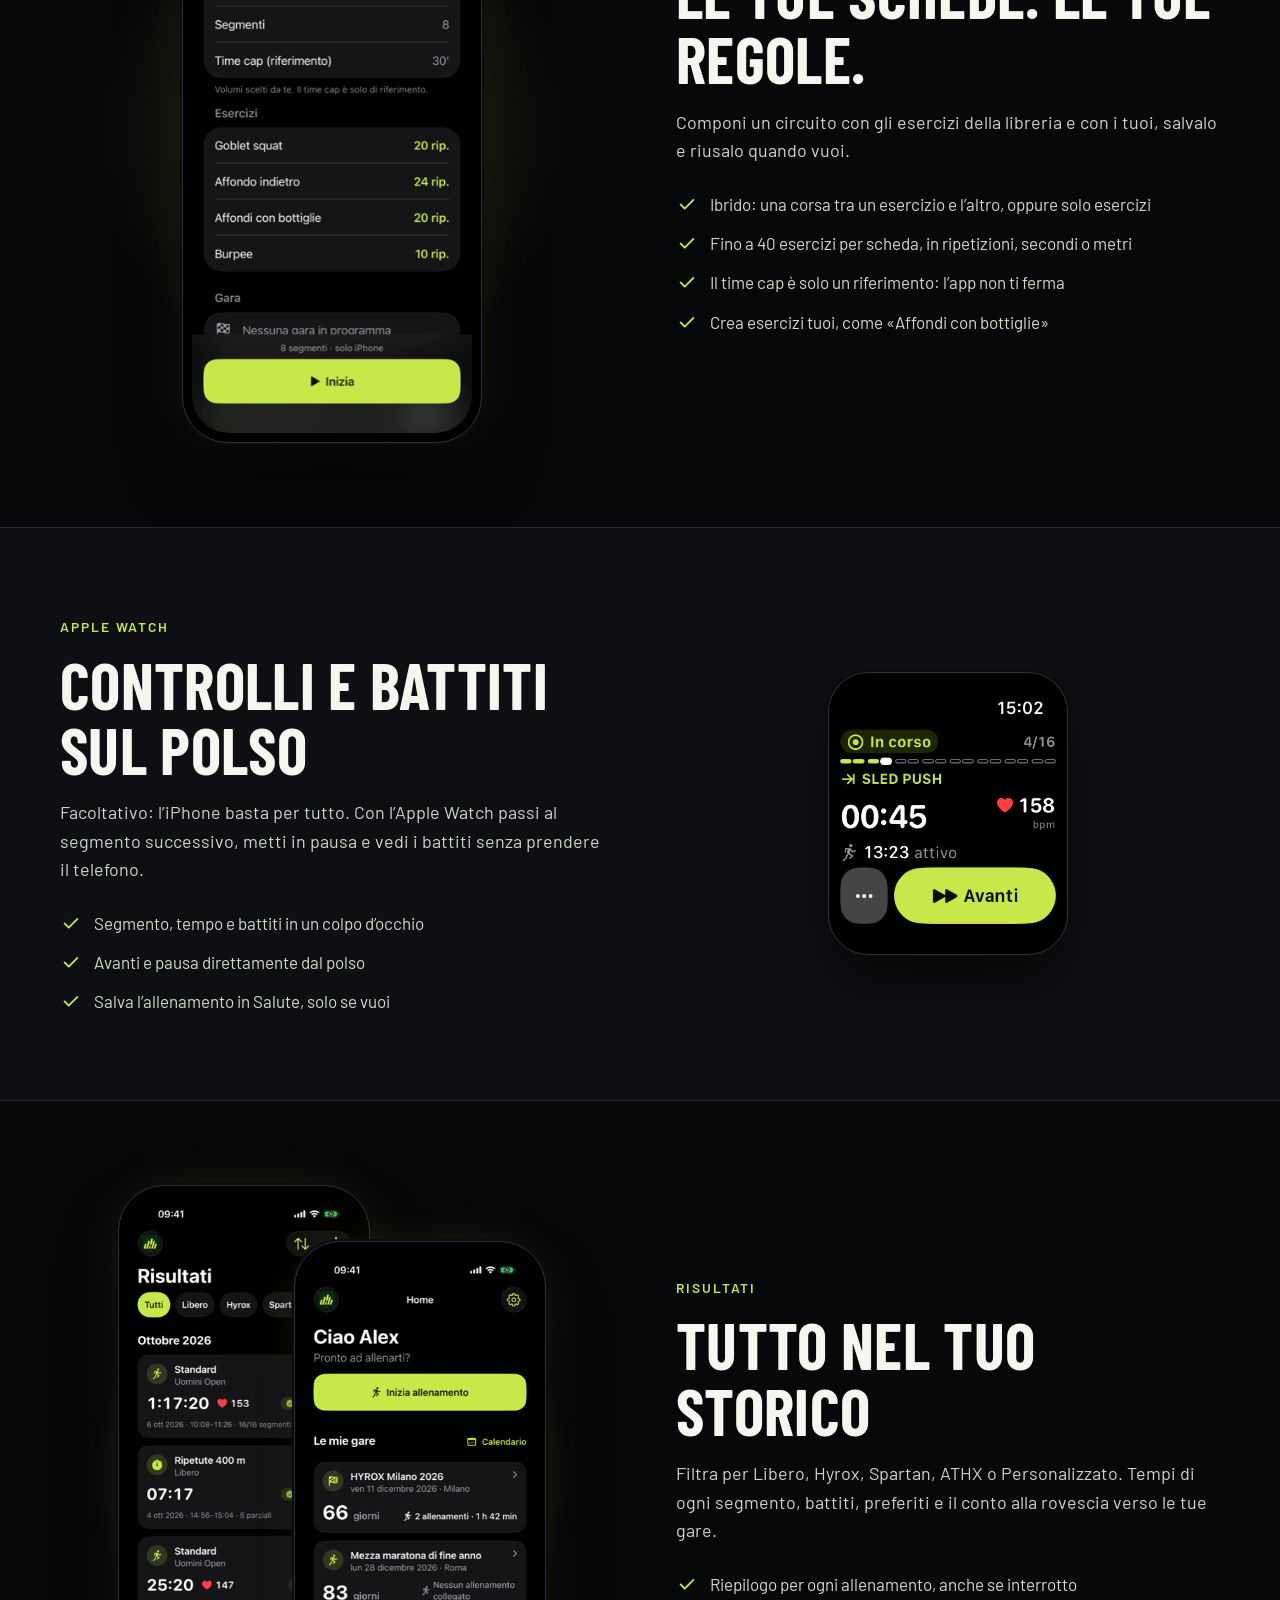
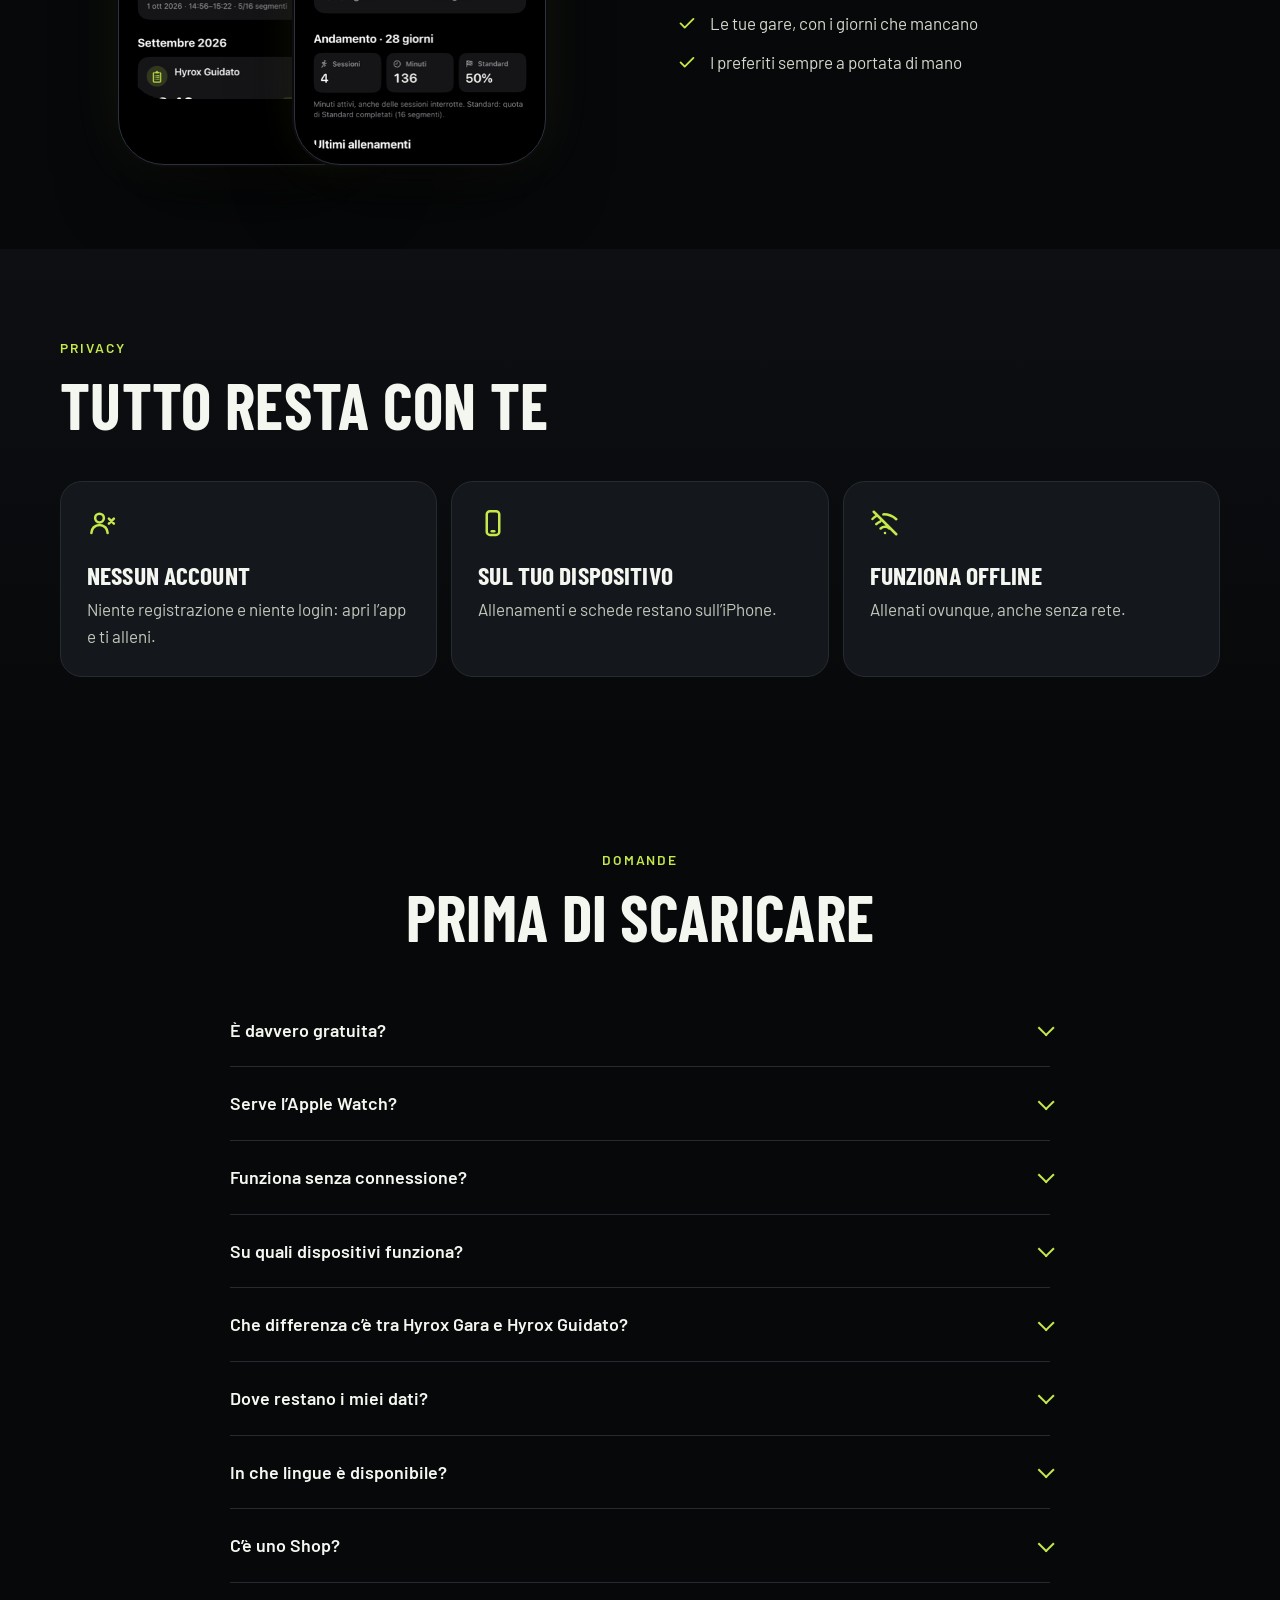
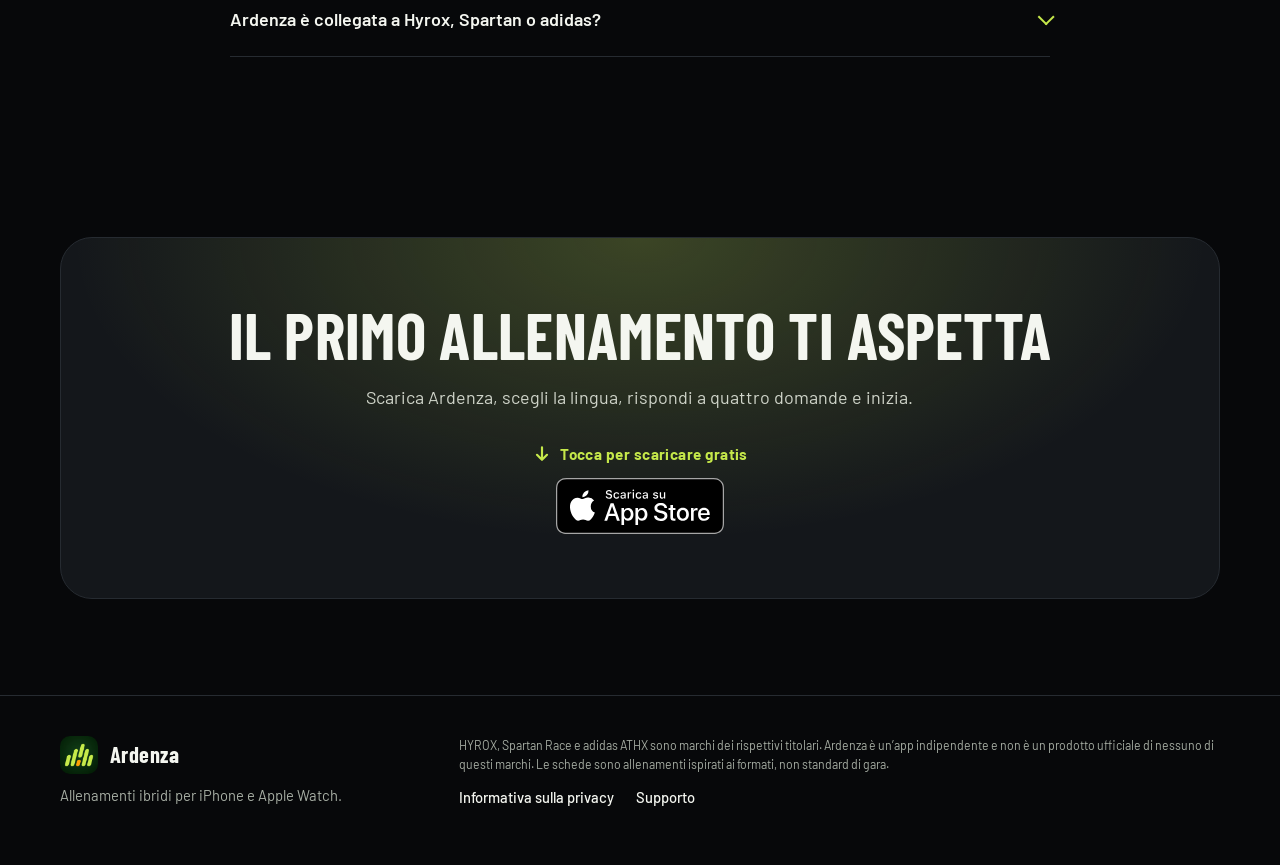
==== commit b35cf7d5: "Update landing page" ====
--- a/index.html
+++ b/index.html
@@ -41,7 +41,6 @@
       <p class="lead rv d2">Libero, Personalizzato, <strong class="hl">Hyrox, Spartan e Adidas ATHX</strong>: schede guidate, cronometro a segmenti e Apple Watch. Gratis, senza account e anche offline.</p>
       <div class="cta-row rv d2">
         <span class="store store-lg"><span class="store-hint" data-store-hint hidden aria-hidden="true"><svg viewBox="0 0 24 24" fill="none" stroke="currentColor" stroke-width="2.6" stroke-linecap="round" stroke-linejoin="round" aria-hidden="true" focusable="false"><path d="M12 4v15m0 0-6-6m6 6 6-6"/></svg>Tocca per scaricare gratis</span><a class="badge" data-store data-soon="Presto su App Store" href="#" aria-label="Scarica su App Store"><img src="assets/img/app-store-badge-it.svg" alt="Scarica su App Store" height="40" width="120" decoding="async"></a></span>
-        <a class="btn btn-ghost" href="#modi">Scopri le modalità</a>
       </div>
       <ul class="chips rv d3"><li><svg viewBox="0 0 24 24" fill="none" stroke="currentColor" stroke-width="2" stroke-linecap="round" stroke-linejoin="round" aria-hidden="true" focusable="false"><path d="m5 12.5 4.5 4.5L19 7.5"/></svg>Gratis, senza abbonamenti</li><li><svg viewBox="0 0 24 24" fill="none" stroke="currentColor" stroke-width="2" stroke-linecap="round" stroke-linejoin="round" aria-hidden="true" focusable="false"><path d="m5 12.5 4.5 4.5L19 7.5"/></svg>Nessun account</li><li><svg viewBox="0 0 24 24" fill="none" stroke="currentColor" stroke-width="2" stroke-linecap="round" stroke-linejoin="round" aria-hidden="true" focusable="false"><path d="m5 12.5 4.5 4.5L19 7.5"/></svg>Funziona offline</li><li><svg viewBox="0 0 24 24" fill="none" stroke="currentColor" stroke-width="2" stroke-linecap="round" stroke-linejoin="round" aria-hidden="true" focusable="false"><path d="m5 12.5 4.5 4.5L19 7.5"/></svg>Apple Watch facoltativo</li></ul>
     </div>
